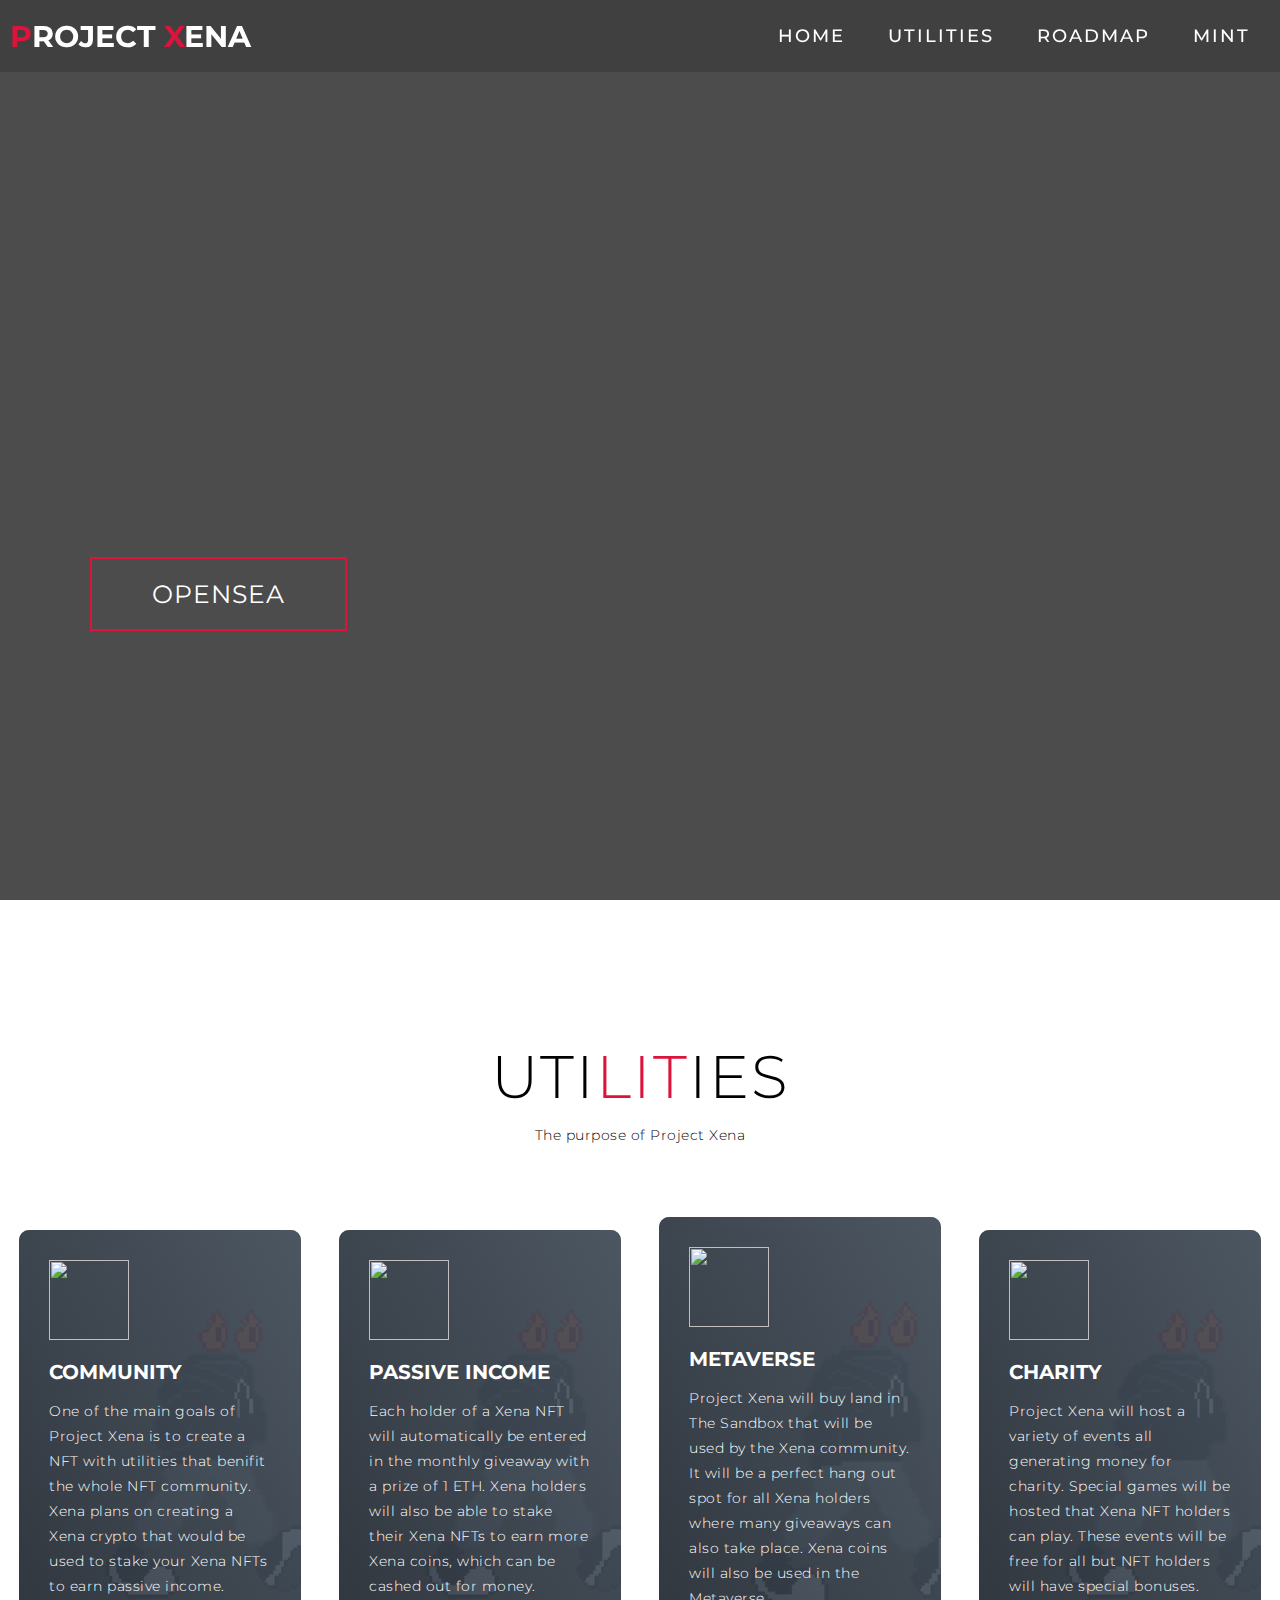
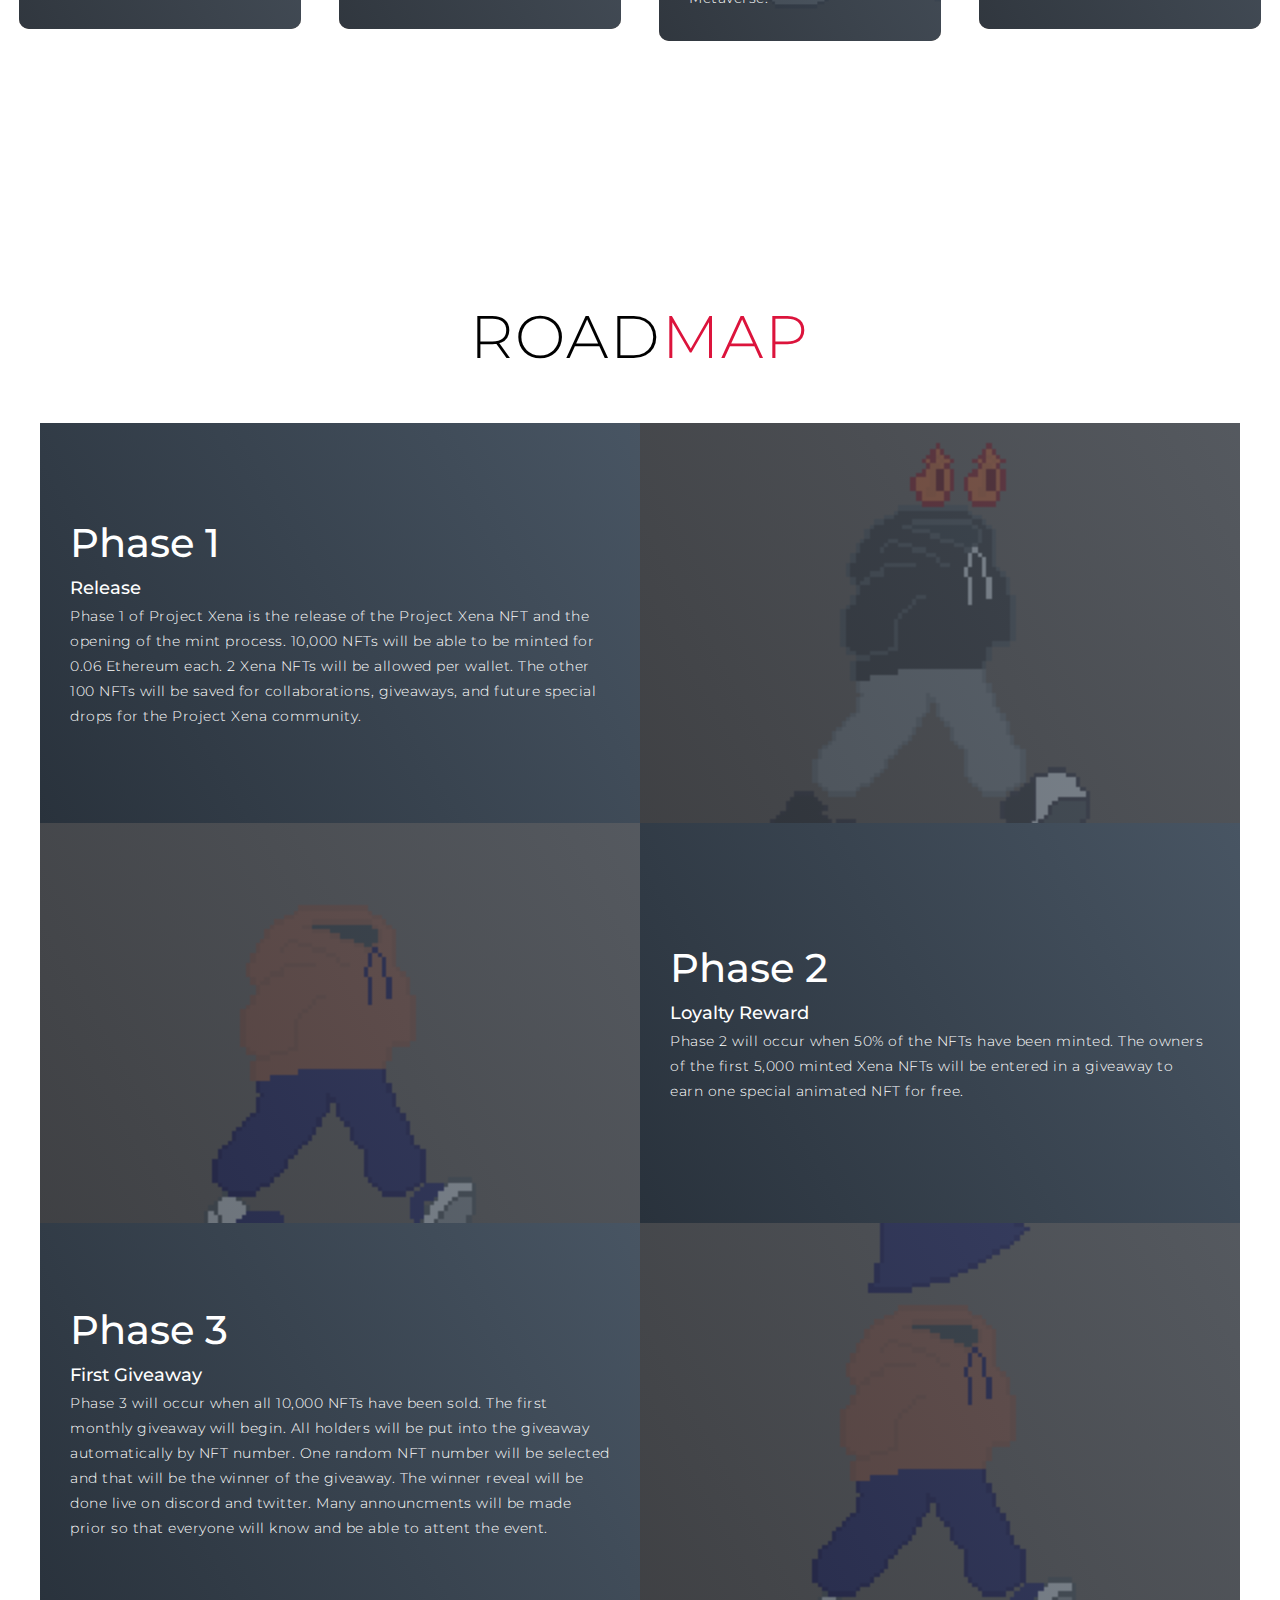
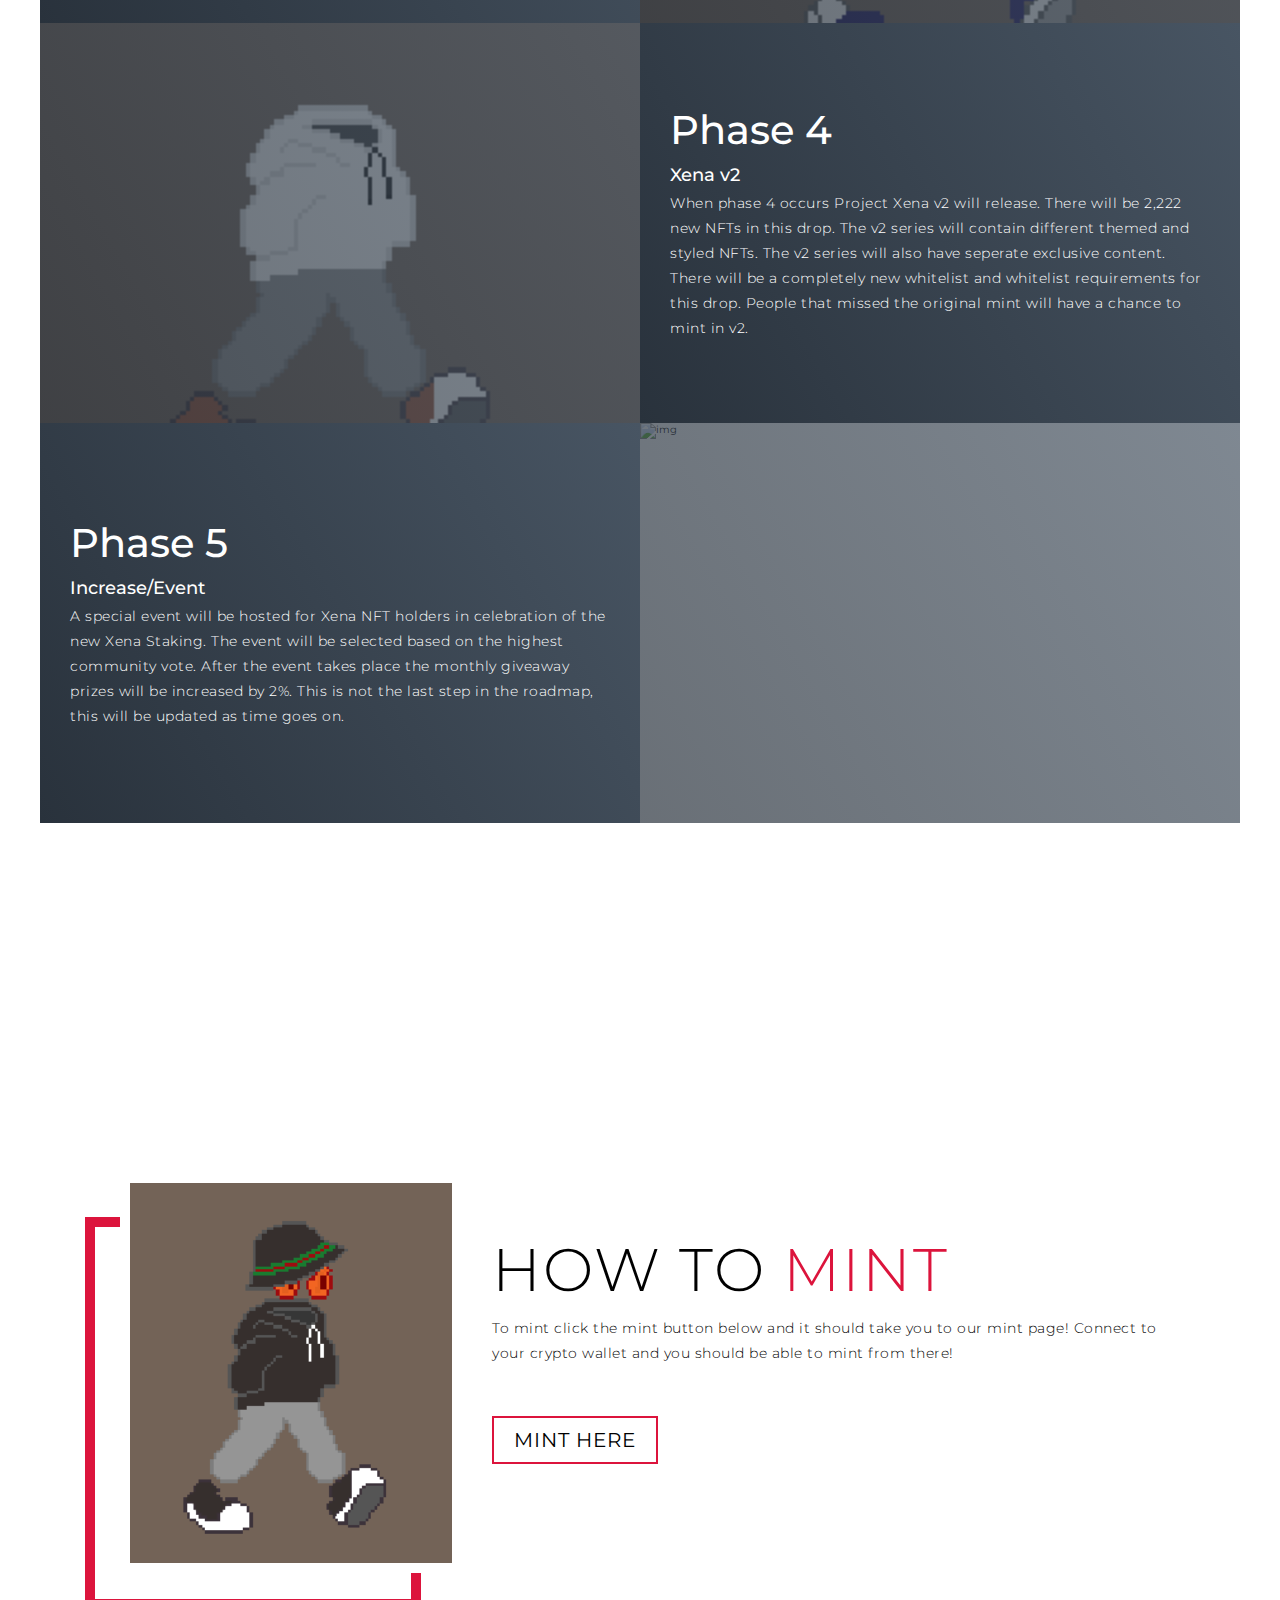
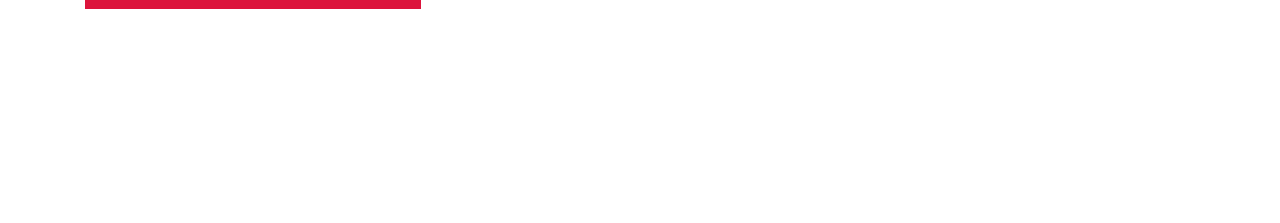
==== index.html @ 9aafe76b "0.06 fix" ====
<!DOCTYPE html>
<html lang="en">

<head>
  <meta charset="UTF-8">
  <meta name="viewport" content="width=device-width, initial-scale=1.0">
  <link rel="stylesheet" href="style.css">
  <title>Project Xena</title>
</head>

<body>
  <!-- Header -->
  <section id="header">
    <div class="header container">
      <div class="nav-bar">
        <div class="brand">
          <a href="#hero">
            <h1><span>P</span>roject <span>X</span>ena</h1>
          </a>
        </div>
        <div class="nav-list">
          <div class="hamburger">
            <div class="bar"></div>
          </div>
          <ul>
            <li><a href="#hero" data-after="Home">Home</a></li>
            <li><a href="#services" data-after="Utilities">Utilities</a></li>
            <li><a href="#projects" data-after="Roadmap">Roadmap</a></li>
            <li><a href="#about" data-after="Mint">Mint</a></li>
          
          </ul>
        </div>
      </div>
    </div>
  </section>
  <!-- End Header -->


  <!-- Hero Section  -->
  <section id="hero">
    <div class="hero container">
      <div>
        <h1>Welcome <span></span></h1>
        <h1>to Project <span></span></h1>
        <h1>Xena <span></span></h1>
        <a href="https://opensea.io/collection/projectxena" type="button" class="cta">OpenSea</a>
      </div>
    </div>
  </section>
  <!-- End Hero Section  -->

  <!-- Service Section -->
  <section id="services">
    <div class="services container">
      <div class="service-top">
        <h1 class="section-title">Uti<span>lit</span>ies</h1>
        <p>The purpose of Project Xena</p>
      </div>
      <div class="service-bottom">
        <div class="service-item">
          <div class="icon"><img src="https://img.icons8.com/ios-glyphs/30/000000/settings--v2.png" /></div>
          <h2>Community </h2>
          <p>One of the main goals of Project Xena is to create a NFT with utilities that benifit the whole NFT community. Xena plans on 
            creating a Xena crypto that would be used to stake your Xena NFTs to earn passive income. 
          </p>
        </div>
        <div class="service-item">
          <div class="icon"><img src="https://img.icons8.com/ios-glyphs/30/000000/settings--v2.png" /></div>
          <h2>Passive Income</h2>
          <p>Each holder of a Xena NFT will automatically be entered in the monthly giveaway with a prize of 1 ETH.
             Xena holders will also be able to stake their Xena NFTs to earn more Xena coins, which can be cashed out for money.</p>
        </div>
        <div class="service-item">
          <div class="icon"><img src="https://img.icons8.com/ios-glyphs/30/000000/settings--v2.png" /></div>
          <h2>Metaverse</h2>
          <p>Project Xena will buy land in The Sandbox that will be used by the Xena community. It will be a perfect hang out spot for all Xena 
            holders where many giveaways can also take place. Xena coins will also be used in the Metaverse.
                </p>
        </div>
        <div class="service-item">
          <div class="icon"><img src="https://img.icons8.com/ios-glyphs/30/000000/settings--v2.png" /></div>
          <h2>Charity</h2>
          <p>Project Xena will host a variety of events all generating money for charity.
            Special games will be hosted that Xena NFT holders can play. These events will be
            free for all but NFT holders will have special bonuses.
          </p>
        </div>
      </div>
    </div>
  </section>
  <!-- End Service Section -->

  <!-- Projects Section -->
  <section id="projects">
    <div class="projects container">
      <div class="projects-header">
        <h1 class="section-title">Road<span>map</span></h1>
      </div>
      <div class="all-projects">
        <div class="project-item">
          <div class="project-info">
            <h1>Phase 1</h1>
            <h2>Release</h2>
            <p>Phase 1 of Project Xena is the release of the Project Xena NFT and the opening of the mint process.
              10,000 NFTs will be able to be minted for 0.06 Ethereum each. 2 Xena NFTs will be allowed per wallet. The other 
               100 NFTs
              will be saved for collaborations, giveaways, and future special drops for the Project Xena community.
            </p>
          </div>
          <div class="project-img">
            <img src="./img/img-1.png" alt="img">
          </div>
        </div>
        <div class="project-item">
          <div class="project-info">
            <h1>Phase 2</h1>
            <h2>Loyalty Reward</h2>
            <p>Phase 2 will occur when 50% of the NFTs have been minted. The owners of the first 5,000 minted Xena NFTs will be entered in a giveaway to
              earn one special animated NFT for free.
            </p>
          </div>
          <div class="project-img">
            <img src="./img/img-3.png" alt="img">
          </div>
        </div>
        <div class="project-item">
          <div class="project-info">
            <h1>Phase 3</h1>
            <h2>First Giveaway</h2>
            <p>Phase 3 will occur when all 10,000 NFTs have been sold. The first monthly giveaway will begin. All holders will be put into the giveaway
              automatically by NFT number. One random NFT number will be selected and that will be the winner of the giveaway. The winner reveal will be
            done live on discord and twitter. Many announcments will be made prior so that everyone will know and be able to attent the event.</p>
          </div>
          <div class="project-img">
            <img src="./img/img-4.png" alt="img">
          </div>
        </div>
        <div class="project-item">
          <div class="project-info">
            <h1>Phase 4</h1>
            <h2>Xena v2</h2>
            <p>When phase 4 occurs Project Xena v2 will release. There will be 2,222 new NFTs in this drop. The v2 series will contain different themed
              and styled NFTs. The v2 series will also have seperate exclusive content. There will be a completely new whitelist
            and whitelist requirements for this drop. People that missed the original mint will have a chance to mint in v2. </p>
          </div>
          <div class="project-img">
            <img src="./img/img-5.png" alt="img">
          </div>
        </div>
        <div class="project-item">
          <div class="project-info">
            <h1>Phase 5</h1>
            <h2>Increase/Event</h2>
            <p>A special event will be hosted for Xena NFT holders in celebration of the new Xena Staking. The event will be selected based on the highest community vote. After 
              the event takes place the monthly giveaway prizes will be increased by 2%. This is not the last step in the roadmap, this will be 
              updated as time goes on.
            </p>
          </div>
          <div class="project-img">
            <img src="./img/img-6.png" alt="img">
          </div>
        </div>
      </div>
    </div>
  </section>
  <!-- End Projects Section -->

  <!-- About Section -->
  <section id="about">
    <div class="about container">
      <div class="col-left">
        <div class="about-img">
          <img src="./img/img-2.png" alt="img">
        </div>
      </div>
      <div class="col-right">
        <h1 class="section-title">How to <span>Mint</span></h1>
        <h2></h2>
        <p>To mint click the mint button below and it should take you to our mint page! Connect to your crypto wallet and
           you should be able to mint from there!</p>
        <a href="mint.html" class="cta">Mint Here</a>
      </div>
    </div>
  </section>
  <!-- End About Section -->



 
  <script src="./app.js"></script>
</body>

</html>
---- style.css ----
@import 'https://fonts.googleapis.com/css?family=Montserrat:300, 400, 700&display=swap';
* {
	padding: 0;
	margin: 0;
	box-sizing: border-box;
}
html {
	font-size: 10px;
	font-family: 'Montserrat', sans-serif;
	scroll-behavior: smooth;
}
a {
	text-decoration: none;
}
.container {
	min-height: 100vh;
	width: 100%;
	display: flex;
	align-items: center;
	justify-content: center;
}
img {
	height: 100%;
	width: 100%;
	object-fit: cover;
}
p {
	color: black;
	font-size: 1.4rem;
	margin-top: 5px;
	line-height: 2.5rem;
	font-weight: 300;
	letter-spacing: 0.05rem;
}
.section-title {
	font-size: 4rem;
	font-weight: 300;
	color: black;
	margin-bottom: 10px;
	text-transform: uppercase;
	letter-spacing: 0.2rem;
	text-align: center;
}
.section-title span {
	color: crimson;
}

.cta {
	display: inline-block;
	padding: 10px 30px;
	color: white;
	background-color: transparent;
	border: 2px solid crimson;
	font-size: 2rem;
	text-transform: uppercase;
	letter-spacing: 0.1rem;
	margin-top: 30px;
	transition: 0.3s ease;
	transition-property: background-color, color;
}
.cta:hover {
	color: white;
	background-color: crimson;
}
.brand h1 {
	font-size: 3rem;
	text-transform: uppercase;
	color: white;
}
.brand h1 span {
	color: crimson;
}

/* Header section */
#header {
	position: fixed;
	z-index: 1000;
	left: 0;
	top: 0;
	width: 100vw;
	height: auto;
}
#header .header {
	min-height: 8vh;
	background-color: rgba(31, 30, 30, 0.24);
	transition: 0.3s ease background-color;
}
#header .nav-bar {
	display: flex;
	align-items: center;
	justify-content: space-between;
	width: 100%;
	height: 100%;
	max-width: 1300px;
	padding: 0 10px;
}
#header .nav-list ul {
	list-style: none;
	position: absolute;
	background-color: rgb(31, 30, 30);
	width: 100vw;
	height: 100vh;
	left: 100%;
	top: 0;
	display: flex;
	flex-direction: column;
	justify-content: center;
	align-items: center;
	z-index: 1;
	overflow-x: hidden;
	transition: 0.5s ease left;
}
#header .nav-list ul.active {
	left: 0%;
}
#header .nav-list ul a {
	font-size: 2.5rem;
	font-weight: 500;
	letter-spacing: 0.2rem;
	text-decoration: none;
	color: white;
	text-transform: uppercase;
	padding: 20px;
	display: block;
}
#header .nav-list ul a::after {
	content: attr(data-after);
	position: absolute;
	top: 50%;
	left: 50%;
	transform: translate(-50%, -50%) scale(0);
	color: rgba(240, 248, 255, 0.021);
	font-size: 13rem;
	letter-spacing: 50px;
	z-index: -1;
	transition: 0.3s ease letter-spacing;
}
#header .nav-list ul li:hover a::after {
	transform: translate(-50%, -50%) scale(1);
	letter-spacing: initial;
}
#header .nav-list ul li:hover a {
	color: crimson;
}
#header .hamburger {
	height: 60px;
	width: 60px;
	display: inline-block;
	border: 3px solid white;
	border-radius: 50%;
	position: relative;
	display: flex;
	align-items: center;
	justify-content: center;
	z-index: 100;
	cursor: pointer;
	transform: scale(0.8);
	margin-right: 20px;
}
#header .hamburger:after {
	position: absolute;
	content: '';
	height: 100%;
	width: 100%;
	border-radius: 50%;
	border: 3px solid white;
	animation: hamburger_puls 1s ease infinite;
}
#header .hamburger .bar {
	height: 2px;
	width: 30px;
	position: relative;
	background-color: white;
	z-index: -1;
}
#header .hamburger .bar::after,
#header .hamburger .bar::before {
	content: '';
	position: absolute;
	height: 100%;
	width: 100%;
	left: 0;
	background-color: white;
	transition: 0.3s ease;
	transition-property: top, bottom;
}
#header .hamburger .bar::after {
	top: 8px;
}
#header .hamburger .bar::before {
	bottom: 8px;
}
#header .hamburger.active .bar::before {
	bottom: 0;
}
#header .hamburger.active .bar::after {
	top: 0;
}
/* End Header section */

/* Hero Section */
#hero {
	background-image: url(./img/hero-bg.png);
	background-size: cover;
	background-position: top center;
	position: relative;
	z-index: 1;
}
#hero::after {
	content: '';
	position: absolute;
	left: 0;
	top: 0;
	height: 100%;
	width: 100%;
	background-color: black;
	opacity: 0.7;
	z-index: -1;
}
#hero .hero {
	max-width: 1200px;
	margin: 0 auto;
	padding: 0 50px;
	justify-content: flex-start;
}
#hero h1 {
	display: block;
	width: fit-content;
	font-size: 4rem;
	position: relative;
	color: transparent;
	animation: text_reveal 0.5s ease forwards;
	animation-delay: 1s;
}
#hero h1:nth-child(1) {
	animation-delay: 1s;
}
#hero h1:nth-child(2) {
	animation-delay: 2s;
}
#hero h1:nth-child(3) {
	animation: text_reveal_name 0.5s ease forwards;
	animation-delay: 3s;
}
#hero h1 span {
	position: absolute;
	top: 0;
	left: 0;
	height: 100%;
	width: 0;
	background-color: crimson;
	animation: text_reveal_box 1s ease;
	animation-delay: 0.5s;
}
#hero h1:nth-child(1) span {
	animation-delay: 0.5s;
}
#hero h1:nth-child(2) span {
	animation-delay: 1.5s;
}
#hero h1:nth-child(3) span {
	animation-delay: 2.5s;
}

/* End Hero Section */

/* Services Section */
#services .services {
	flex-direction: column;
	text-align: center;
	max-width: 1500px;
	margin: 0 auto;
	padding: 100px 0;
}
#services .service-top {
	max-width: 500px;
	margin: 0 auto;
}
#services .service-bottom {
	display: flex;
	align-items: center;
	justify-content: center;
	flex-wrap: wrap;
	margin-top: 50px;
}
#services .service-item {
	flex-basis: 80%;
	display: flex;
	align-items: flex-start;
	justify-content: center;
	flex-direction: column;
	padding: 30px;
	border-radius: 10px;
	background-image: url(./img/img-1.png);
	background-size: cover;
	margin: 10px 5%;
	position: relative;
	z-index: 1;
	overflow: hidden;
}
#services .service-item::after {
	content: '';
	position: absolute;
	left: 0;
	top: 0;
	height: 100%;
	width: 100%;
	background-image: linear-gradient(60deg, #29323c 0%, #485563 100%);
	opacity: 0.9;
	z-index: -1;
}
#services .service-bottom .icon {
	height: 80px;
	width: 80px;
	margin-bottom: 20px;
}
#services .service-item h2 {
	font-size: 2rem;
	color: white;
	margin-bottom: 10px;
	text-transform: uppercase;
}
#services .service-item p {
	color: white;
	text-align: left;
}
/* End Services Section */

/* Projects section */
#projects .projects {
	flex-direction: column;
	max-width: 1200px;
	margin: 0 auto;
	padding: 100px 0;
}
#projects .projects-header h1 {
	margin-bottom: 50px;
}
#projects .all-projects {
	display: flex;
	align-items: center;
	justify-content: center;
	flex-direction: column;
}
#projects .project-item {
	display: flex;
	align-items: center;
	justify-content: center;
	flex-direction: column;
	width: 80%;
	margin: 20px auto;
	overflow: hidden;
	border-radius: 10px;
}
#projects .project-info {
	padding: 30px;
	flex-basis: 50%;
	height: 100%;
	display: flex;
	align-items: flex-start;
	justify-content: center;
	flex-direction: column;
	background-image: linear-gradient(60deg, #29323c 0%, #485563 100%);
	color: white;
}
#projects .project-info h1 {
	font-size: 4rem;
	font-weight: 500;
}
#projects .project-info h2 {
	font-size: 1.8rem;
	font-weight: 500;
	margin-top: 10px;
}
#projects .project-info p {
	color: white;
}
#projects .project-img {
	flex-basis: 50%;
	height: 300px;
	overflow: hidden;
	position: relative;
}
#projects .project-img:after {
	content: '';
	position: absolute;
	left: 0;
	top: 0;
	height: 100%;
	width: 100%;
	background-image: linear-gradient(60deg, #29323c 0%, #485563 100%);
	opacity: 0.7;
}
#projects .project-img img {
	transition: 0.3s ease transform;
}
#projects .project-item:hover .project-img img {
	transform: scale(1.1);
}
/* End Projects section */

/* About Section */
#about .about {
	flex-direction: column-reverse;
	text-align: center;
	max-width: 1200px;
	margin: 0 auto;
	padding: 100px 20px;
}
#about .col-left {
	width: 250px;
	height: 360px;
}
#about .col-right {
	width: 100%;
}
#about .col-right h2 {
	font-size: 1.8rem;
	font-weight: 500;
	letter-spacing: 0.2rem;
	margin-bottom: 10px;
}
#about .col-right p {
	margin-bottom: 20px;
}
#about .col-right .cta {
	color: black;
	margin-bottom: 50px;
	padding: 10px 20px;
	font-size: 2rem;
}
#about .col-left .about-img {
	height: 100%;
	width: 100%;
	position: relative;
	border: 10px solid white;
}
#about .col-left .about-img::after {
	content: '';
	position: absolute;
	left: -33px;
	top: 19px;
	height: 98%;
	width: 98%;
	border: 7px solid crimson;
	z-index: -1;
}
/* End About Section */

/* contact Section */
#contact .contact {
	flex-direction: column;
	max-width: 1200px;
	margin: 0 auto;
	width: 90%;
}
#contact .contact-items {
	/* max-width: 400px; */
	width: 100%;
}
#contact .contact-item {
	width: 80%;
	padding: 20px;
	text-align: center;
	border-radius: 10px;
	padding: 30px;
	margin: 30px;
	display: flex;
	justify-content: center;
	align-items: center;
	flex-direction: column;
	box-shadow: 0px 0px 18px 0 #0000002c;
	transition: 0.3s ease box-shadow;
}
#contact .contact-item:hover {
	box-shadow: 0px 0px 5px 0 #0000002c;
}
#contact .icon {
	width: 70px;
	margin: 0 auto;
	margin-bottom: 10px;
}
#contact .contact-info h1 {
	font-size: 2.5rem;
	font-weight: 500;
	margin-bottom: 5px;
}
#contact .contact-info h2 {
	font-size: 1.3rem;
	line-height: 2rem;
	font-weight: 500;
}
/*End contact Section */

/* Footer */
#footer {
	background-image: linear-gradient(60deg, #29323c 0%, #485563 100%);
}
#footer .footer {
	min-height: 200px;
	flex-direction: column;
	padding-top: 50px;
	padding-bottom: 10px;
}
#footer h2 {
	color: white;
	font-weight: 500;
	font-size: 1.8rem;
	letter-spacing: 0.1rem;
	margin-top: 10px;
	margin-bottom: 10px;
}
#footer .social-icon {
	display: flex;
	margin-bottom: 30px;
}
#footer .social-item {
	height: 50px;
	width: 50px;
	margin: 0 5px;
}
#footer .social-item img {
	filter: grayscale(1);
	transition: 0.3s ease filter;
}
#footer .social-item:hover img {
	filter: grayscale(0);
}
#footer p {
	color: white;
	font-size: 1.3rem;
}
/* End Footer */

/* Keyframes */
@keyframes hamburger_puls {
	0% {
		opacity: 1;
		transform: scale(1);
	}
	100% {
		opacity: 0;
		transform: scale(1.4);
	}
}
@keyframes text_reveal_box {
	50% {
		width: 100%;
		left: 0;
	}
	100% {
		width: 0;
		left: 100%;
	}
}
@keyframes text_reveal {
	100% {
		color: white;
	}
}
@keyframes text_reveal_name {
	100% {
		color: crimson;
		font-weight: 500;
	}
}
/* End Keyframes */

/* Media Query For Tablet */
@media only screen and (min-width: 768px) {
	.cta {
		font-size: 2.5rem;
		padding: 20px 60px;
	}
	h1.section-title {
		font-size: 6rem;
	}

	/* Hero */
	#hero h1 {
		font-size: 7rem;
	}
	/* End Hero */

	/* Services Section */
	#services .service-bottom .service-item {
		flex-basis: 45%;
		margin: 2.5%;
	}
	/* End Services Section */

	/* Project */
	#projects .project-item {
		flex-direction: row;
	}
	#projects .project-item:nth-child(even) {
		flex-direction: row-reverse;
	}
	#projects .project-item {
		height: 400px;
		margin: 0;
		width: 100%;
		border-radius: 0;
	}
	#projects .all-projects .project-info {
		height: 100%;
	}
	#projects .all-projects .project-img {
		height: 100%;
	}
	/* End Project */

	/* About */
	#about .about {
		flex-direction: row;
	}
	#about .col-left {
		width: 600px;
		height: 400px;
		padding-left: 60px;
	}
	#about .about .col-left .about-img::after {
		left: -45px;
		top: 34px;
		height: 98%;
		width: 98%;
		border: 10px solid crimson;
	}
	#about .col-right {
		text-align: left;
		padding: 30px;
	}
	#about .col-right h1 {
		text-align: left;
	}
	/* End About */

	/* contact  */
	#contact .contact {
		flex-direction: column;
		padding: 100px 0;
		align-items: center;
		justify-content: center;
		min-width: 20vh;
	}
	#contact .contact-items {
		width: 100%;
		display: flex;
		flex-direction: row;
		justify-content: space-evenly;
		margin: 0;
	}
	#contact .contact-item {
		width: 30%;
		margin: 0;
		flex-direction: row;
	}
	#contact .contact-item .icon {
		height: 100px;
		width: 100px;
	}
	#contact .contact-item .icon img {
		object-fit: contain;
	}
	#contact .contact-item .contact-info {
		width: 100%;
		text-align: left;
		padding-left: 20px;
	}
	/* End contact  */
}
/* End Media Query For Tablet */

/* Media Query For Desktop */
@media only screen and (min-width: 1200px) {
	/* header */
	#header .hamburger {
		display: none;
	}
	#header .nav-list ul {
		position: initial;
		display: block;
		height: auto;
		width: fit-content;
		background-color: transparent;
	}
	#header .nav-list ul li {
		display: inline-block;
	}
	#header .nav-list ul li a {
		font-size: 1.8rem;
	}
	#header .nav-list ul a:after {
		display: none;
	}
	/* End header */

	#services .service-bottom .service-item {
		flex-basis: 22%;
		margin: 1.5%;
	}
}
/* End  Media Query For Desktop */
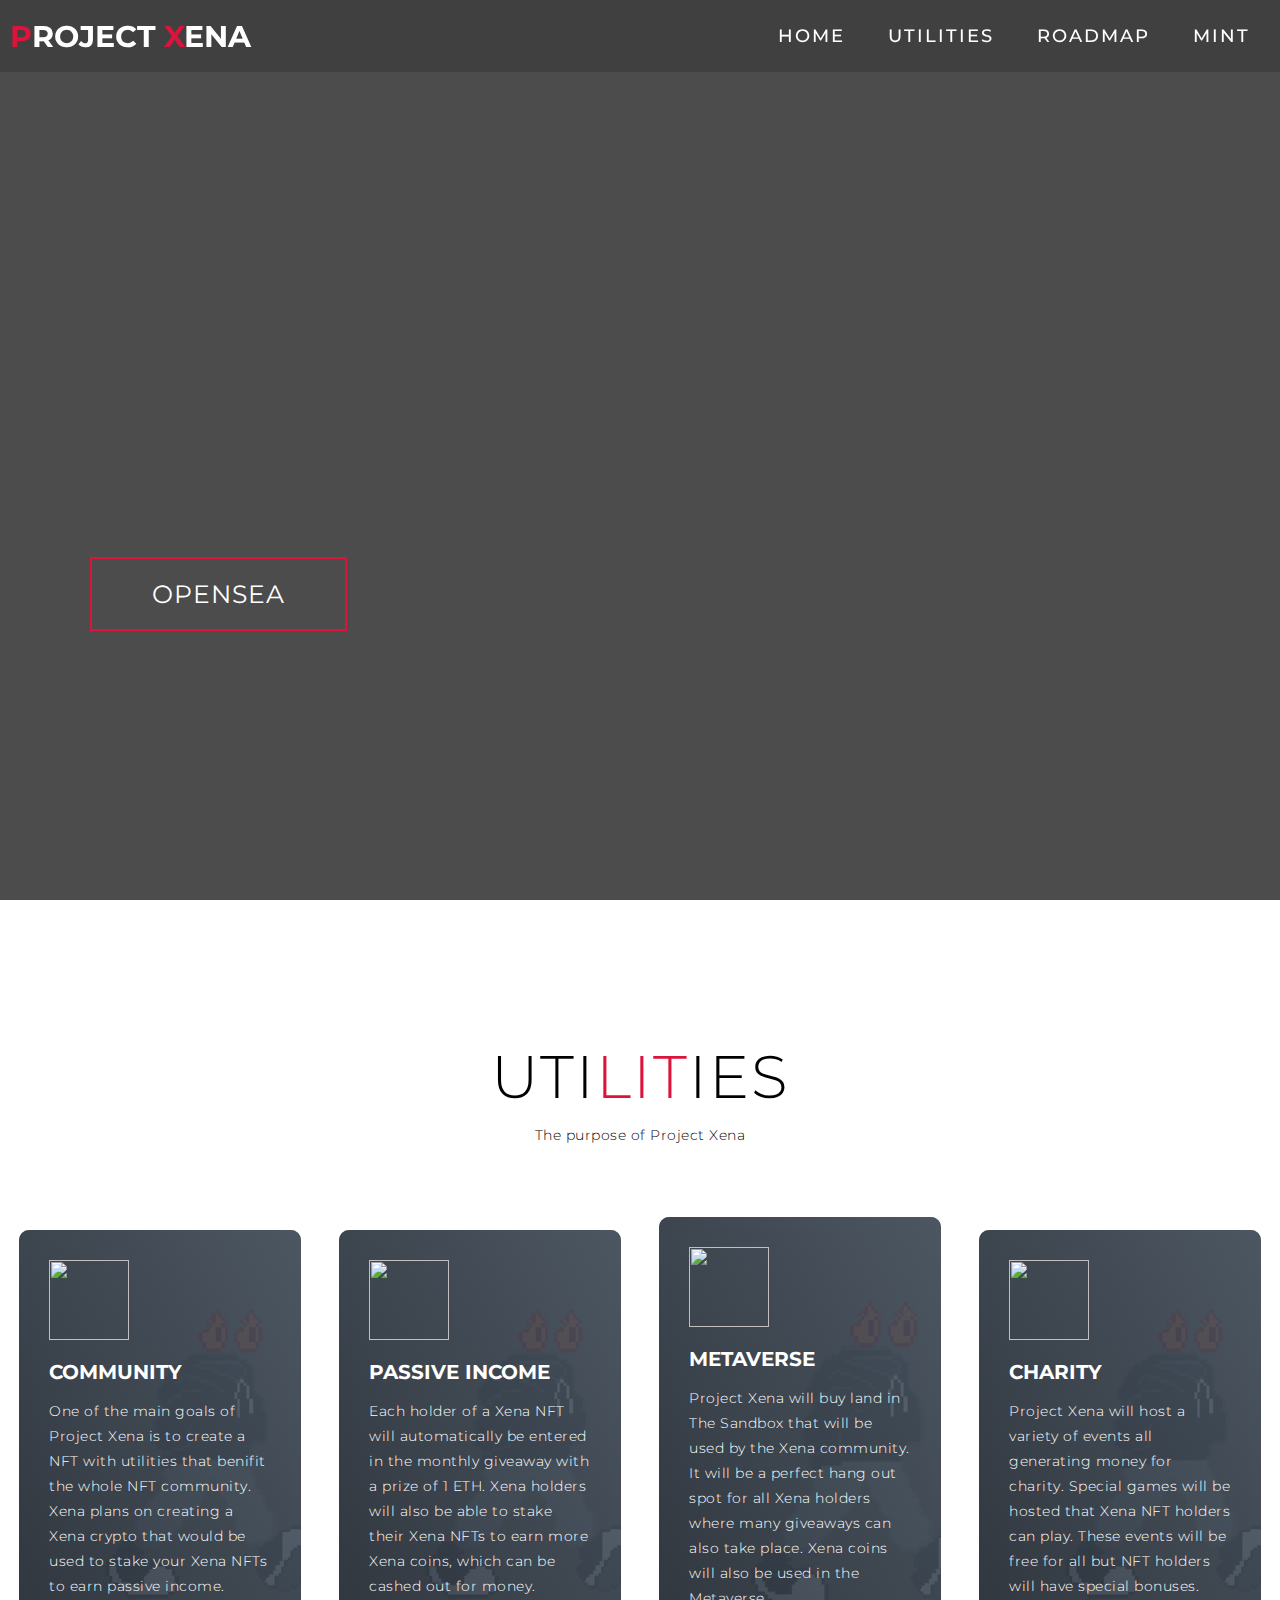
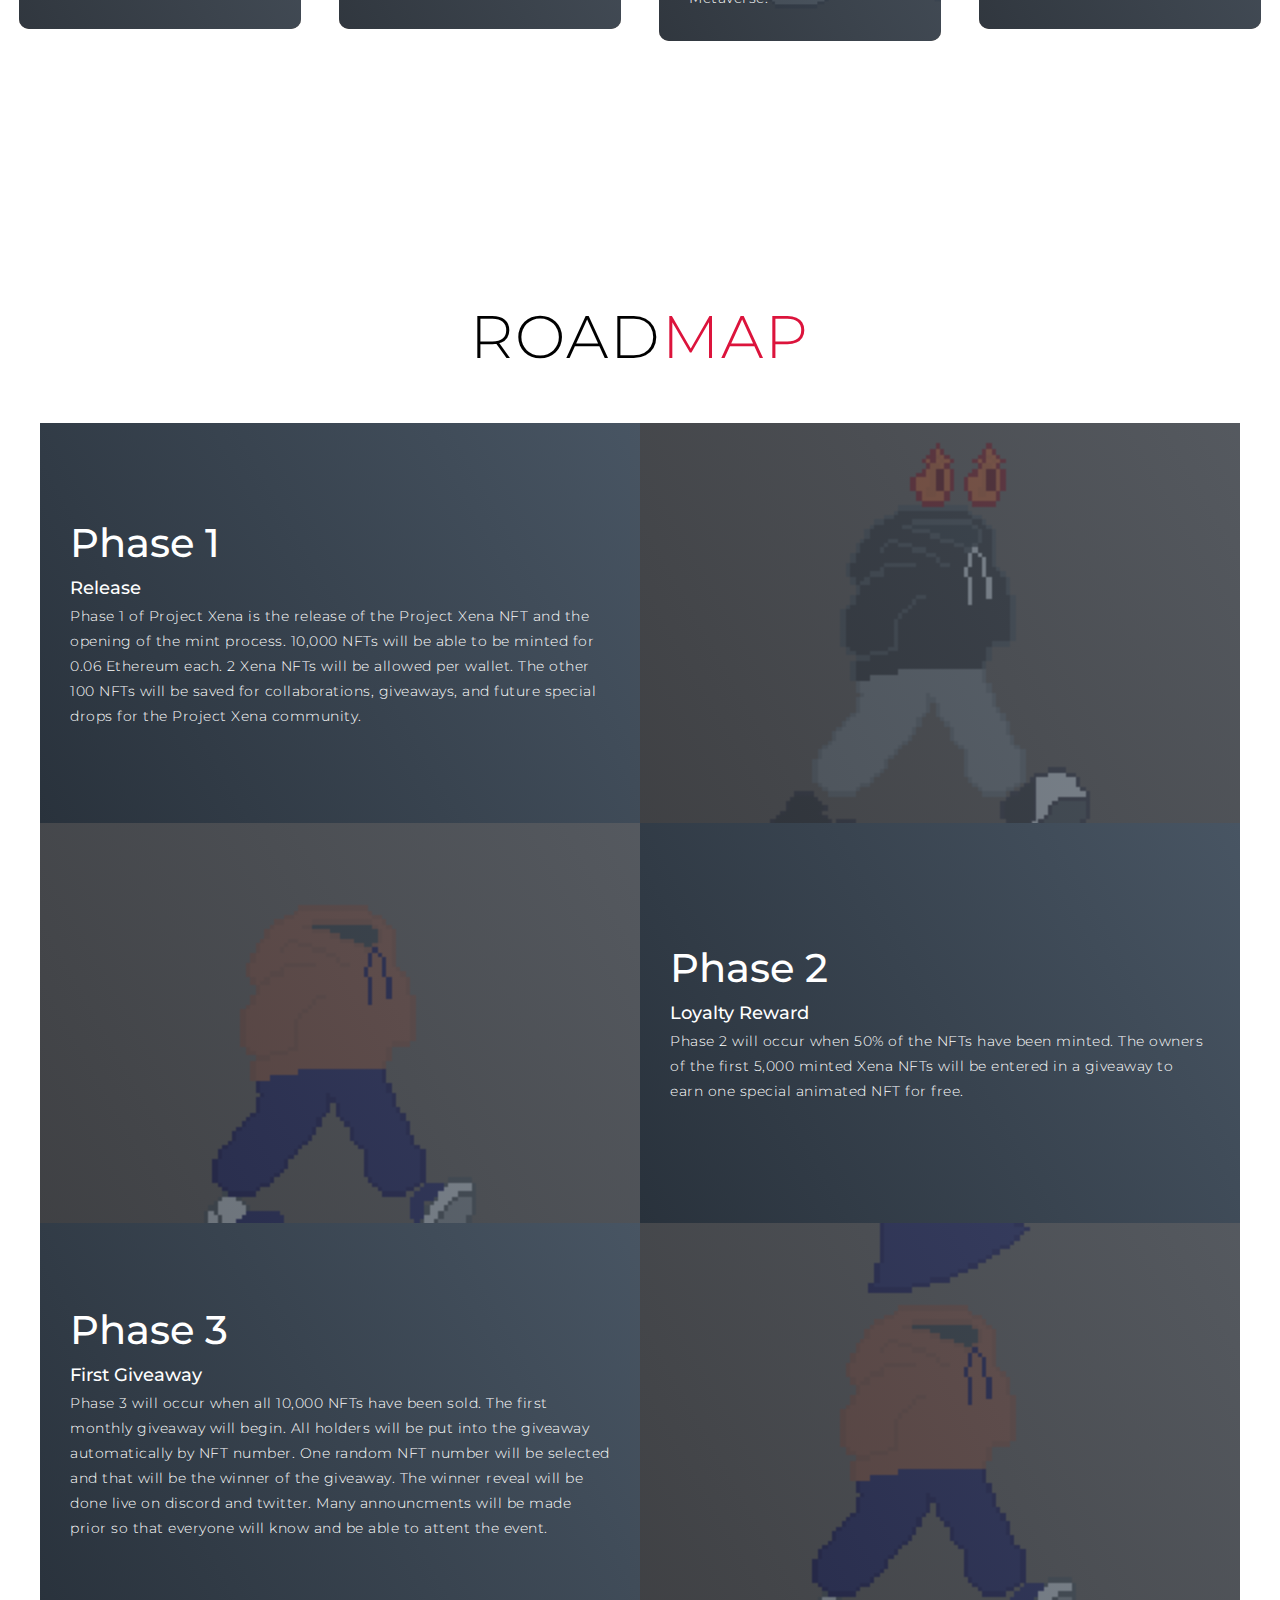
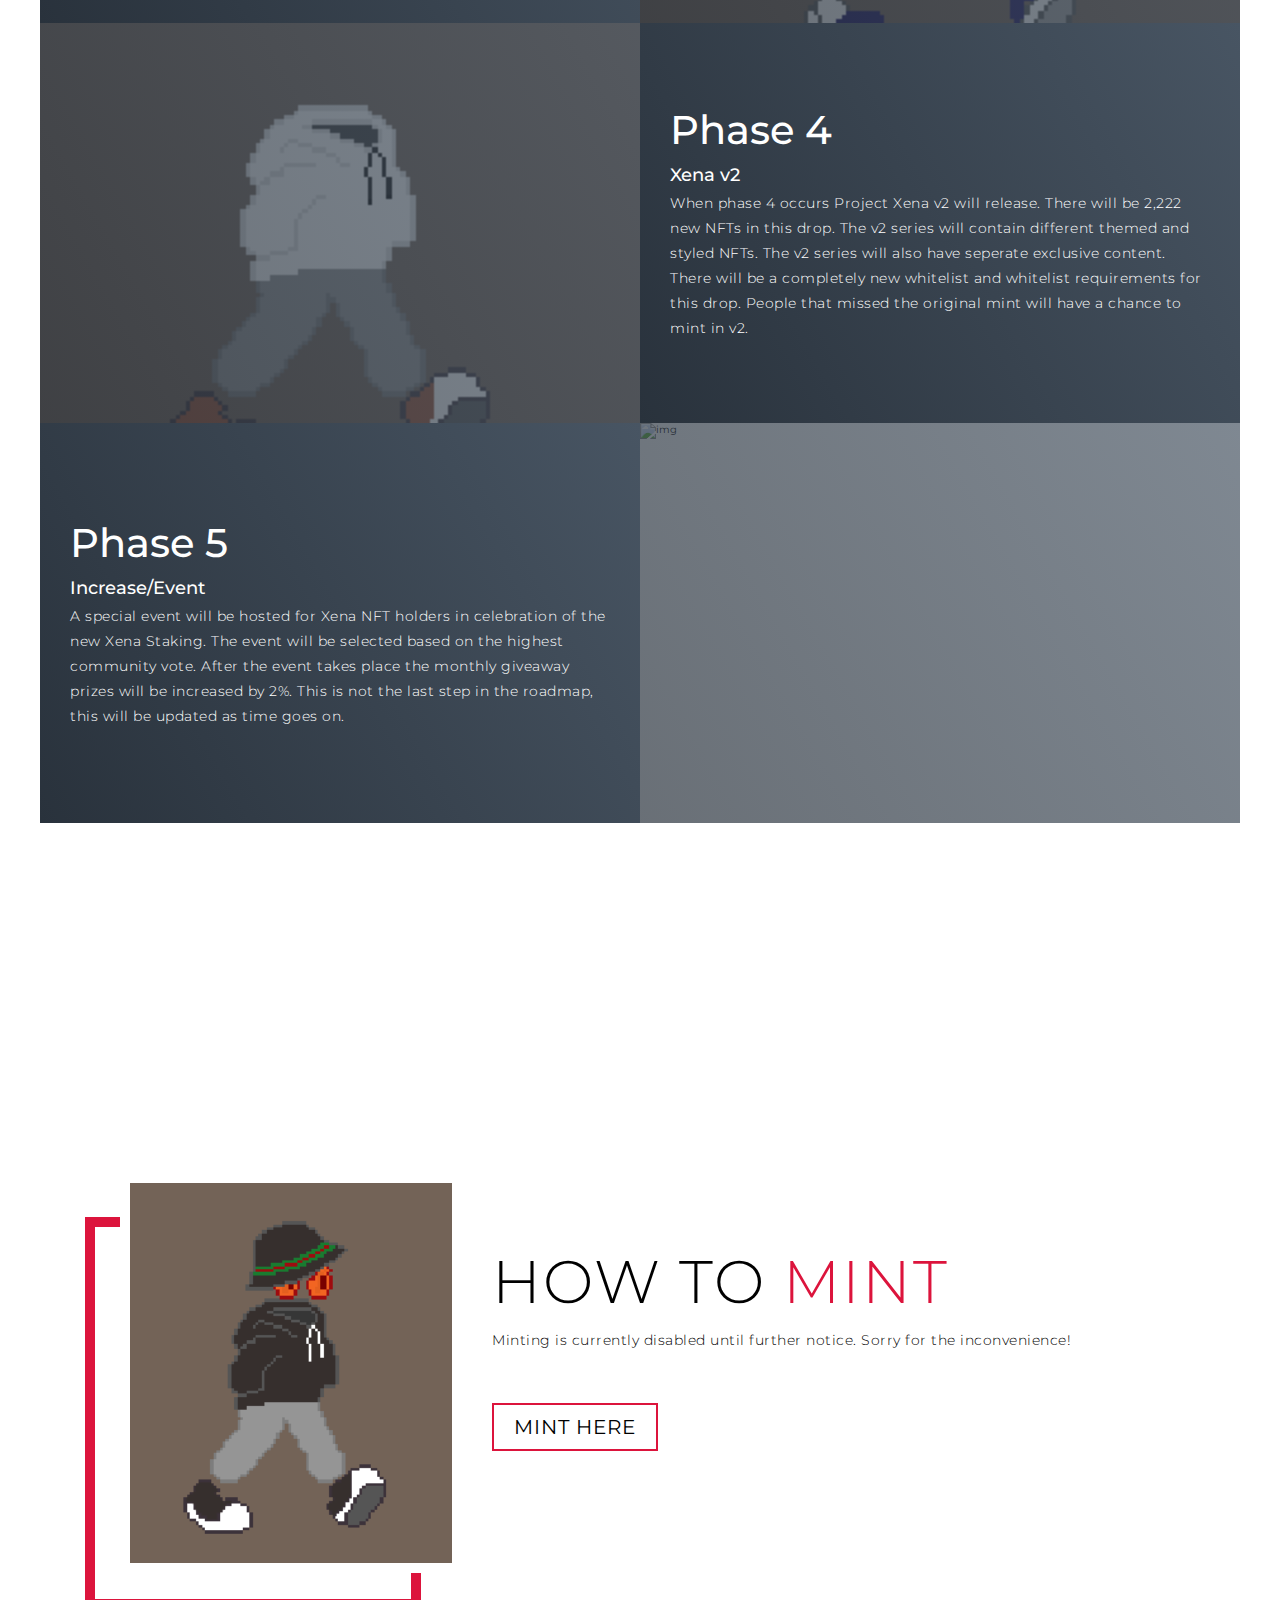
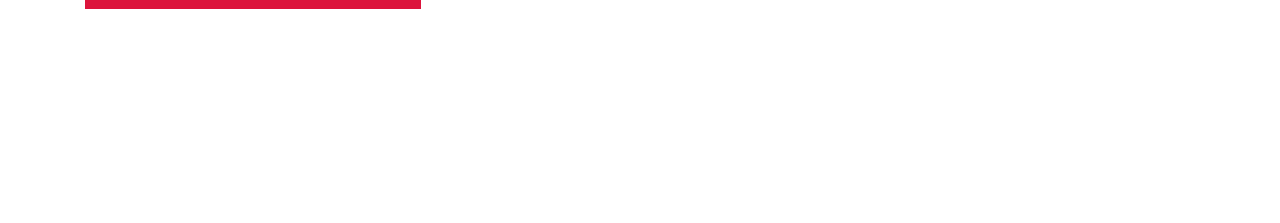
==== commit 259f0093: "mint disable" ====
--- a/index.html
+++ b/index.html
@@ -176,9 +176,8 @@
       <div class="col-right">
         <h1 class="section-title">How to <span>Mint</span></h1>
         <h2></h2>
-        <p>To mint click the mint button below and it should take you to our mint page! Connect to your crypto wallet and
-           you should be able to mint from there!</p>
-        <a href="mint.html" class="cta">Mint Here</a>
+        <p>Minting is currently disabled until further notice. Sorry for the inconvenience!</p>
+        <a href="#top" class="cta">Mint Here</a>
       </div>
     </div>
   </section>
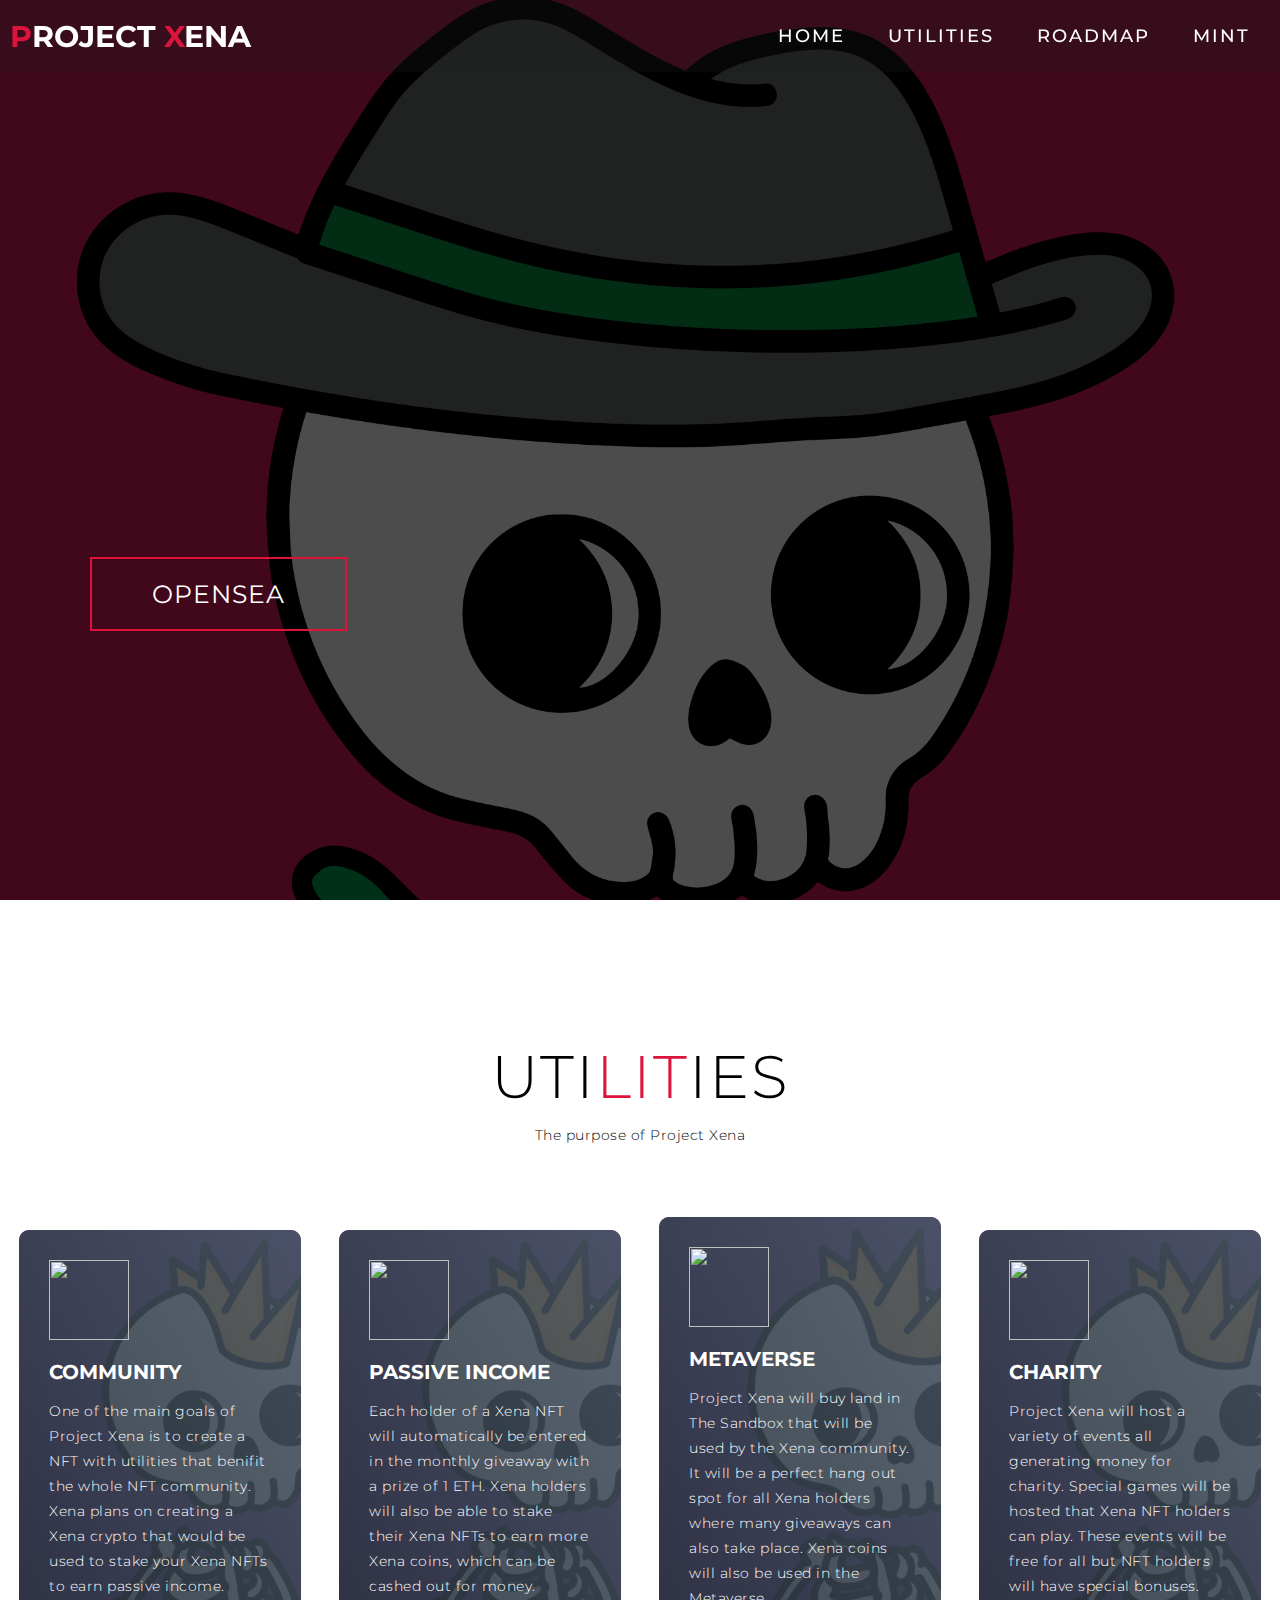
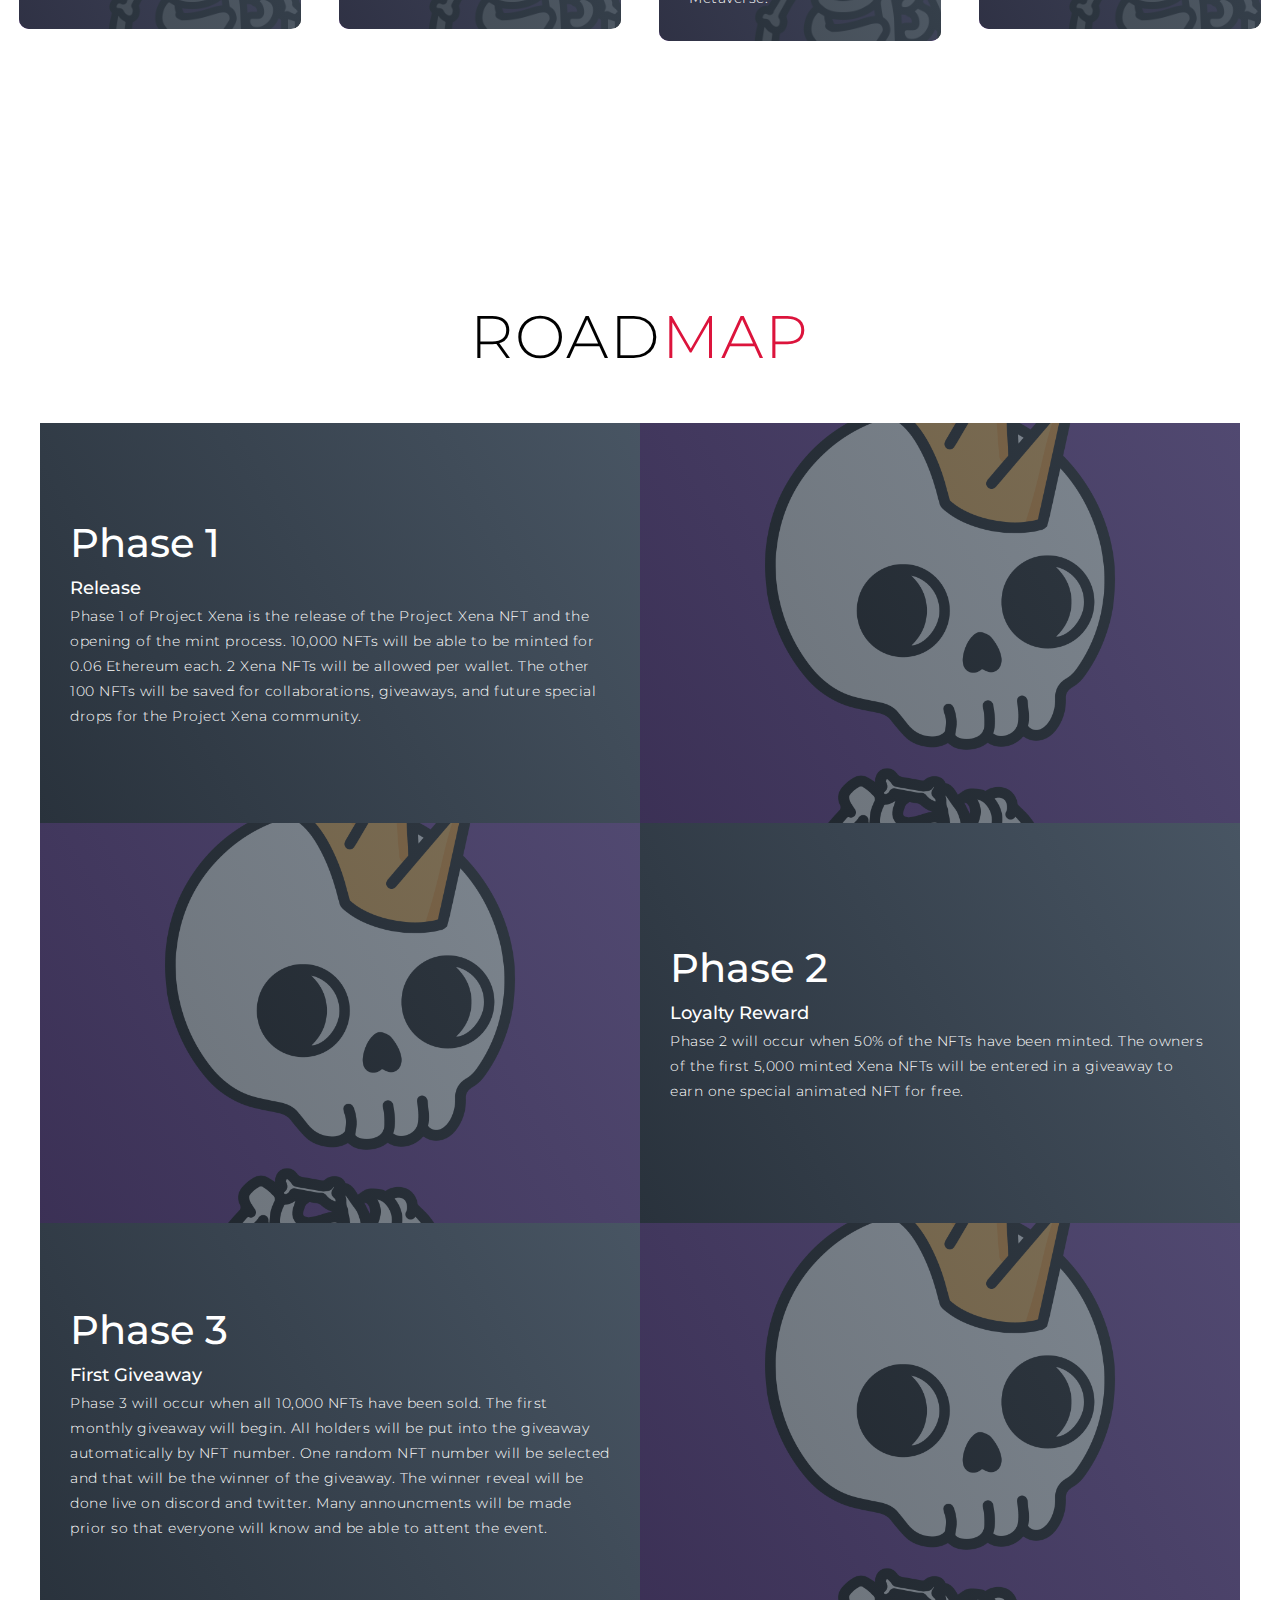
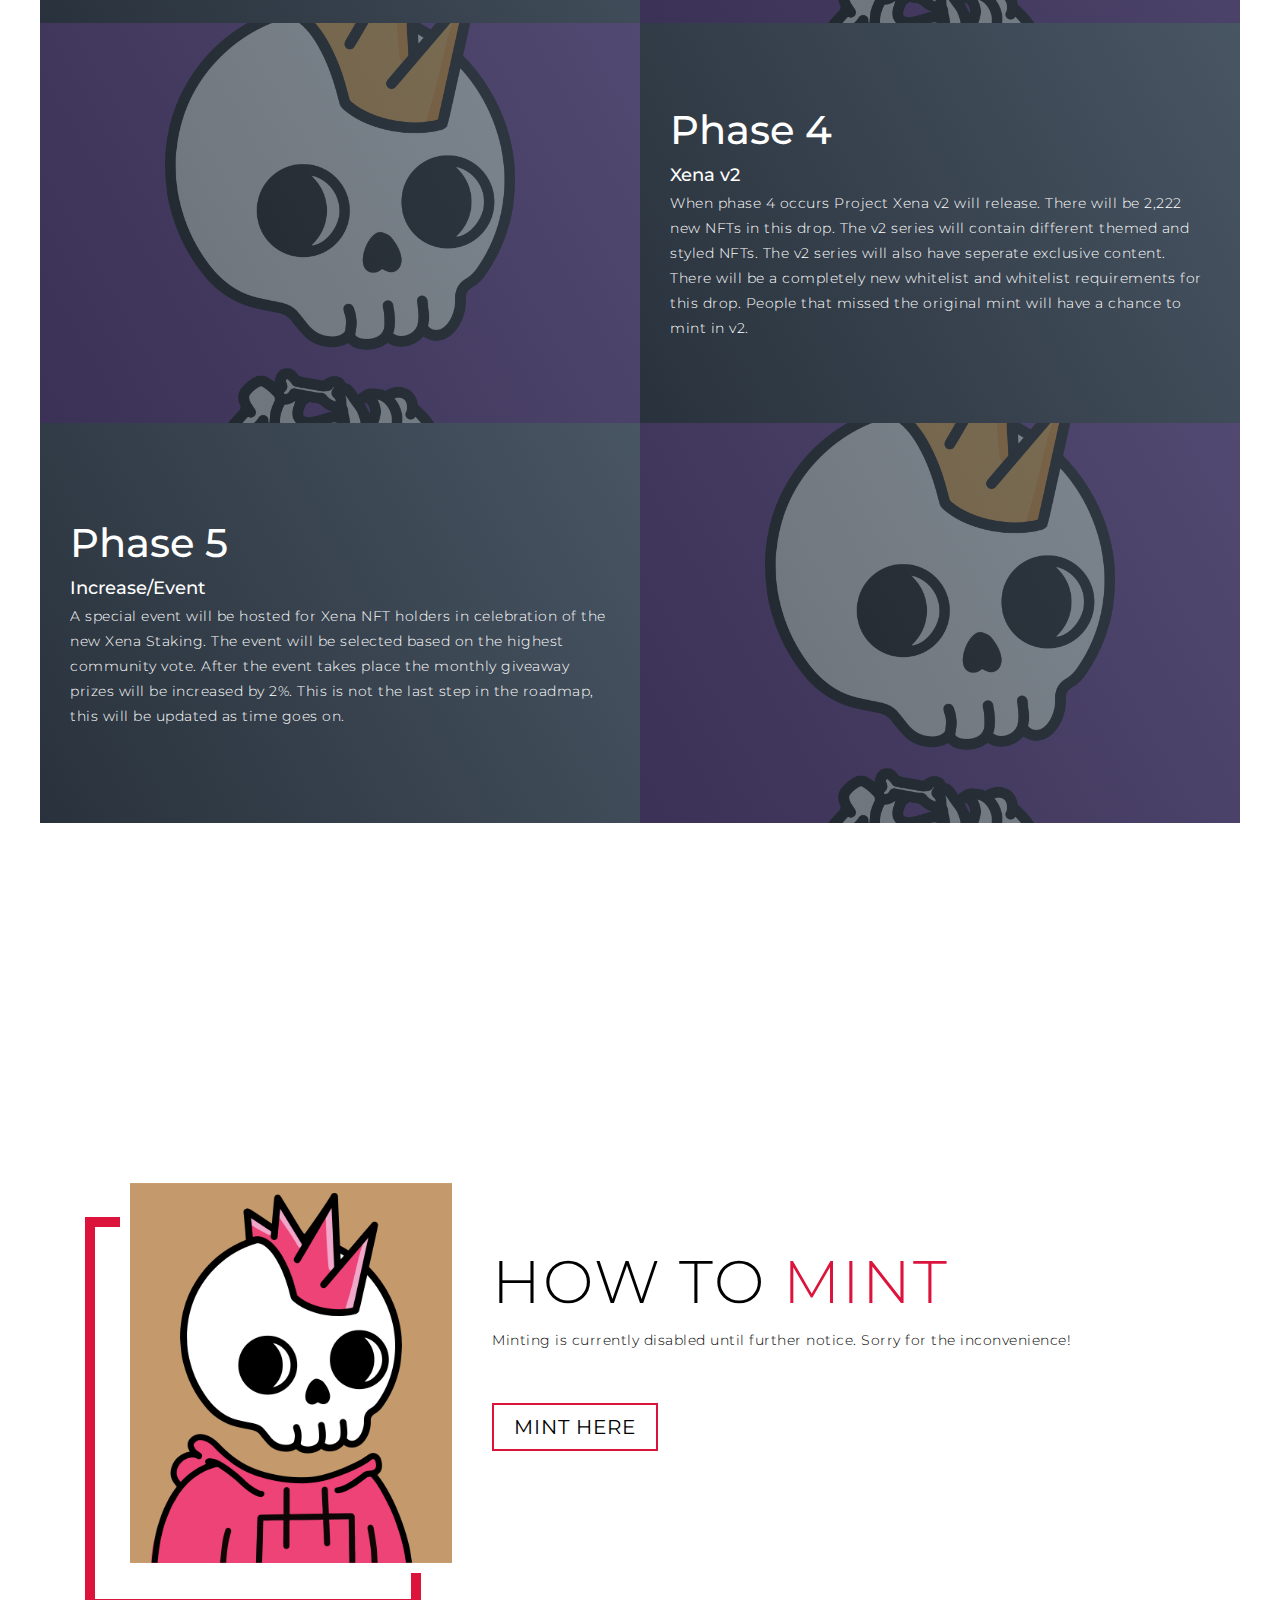
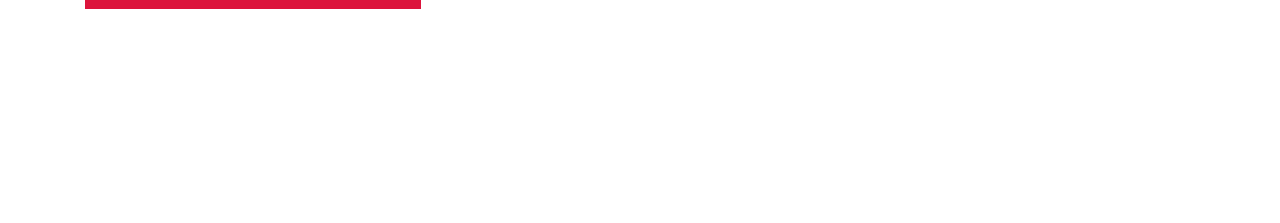
==== commit 9f61b6d9: "Pics update" ====
--- a/index.html
+++ b/index.html
@@ -120,7 +120,7 @@
             </p>
           </div>
           <div class="project-img">
-            <img src="./img/img-3.png" alt="img">
+            <img src="./img/img-1.png" alt="img">
           </div>
         </div>
         <div class="project-item">
@@ -132,7 +132,7 @@
             done live on discord and twitter. Many announcments will be made prior so that everyone will know and be able to attent the event.</p>
           </div>
           <div class="project-img">
-            <img src="./img/img-4.png" alt="img">
+            <img src="./img/img-1.png" alt="img">
           </div>
         </div>
         <div class="project-item">
@@ -144,7 +144,7 @@
             and whitelist requirements for this drop. People that missed the original mint will have a chance to mint in v2. </p>
           </div>
           <div class="project-img">
-            <img src="./img/img-5.png" alt="img">
+            <img src="./img/img-1.png" alt="img">
           </div>
         </div>
         <div class="project-item">
@@ -157,7 +157,7 @@
             </p>
           </div>
           <div class="project-img">
-            <img src="./img/img-6.png" alt="img">
+            <img src="./img/img-1.png" alt="img">
           </div>
         </div>
       </div>
@@ -170,7 +170,7 @@
     <div class="about container">
       <div class="col-left">
         <div class="about-img">
-          <img src="./img/img-2.png" alt="img">
+          <img src="./img/img-3.png" alt="img">
         </div>
       </div>
       <div class="col-right">
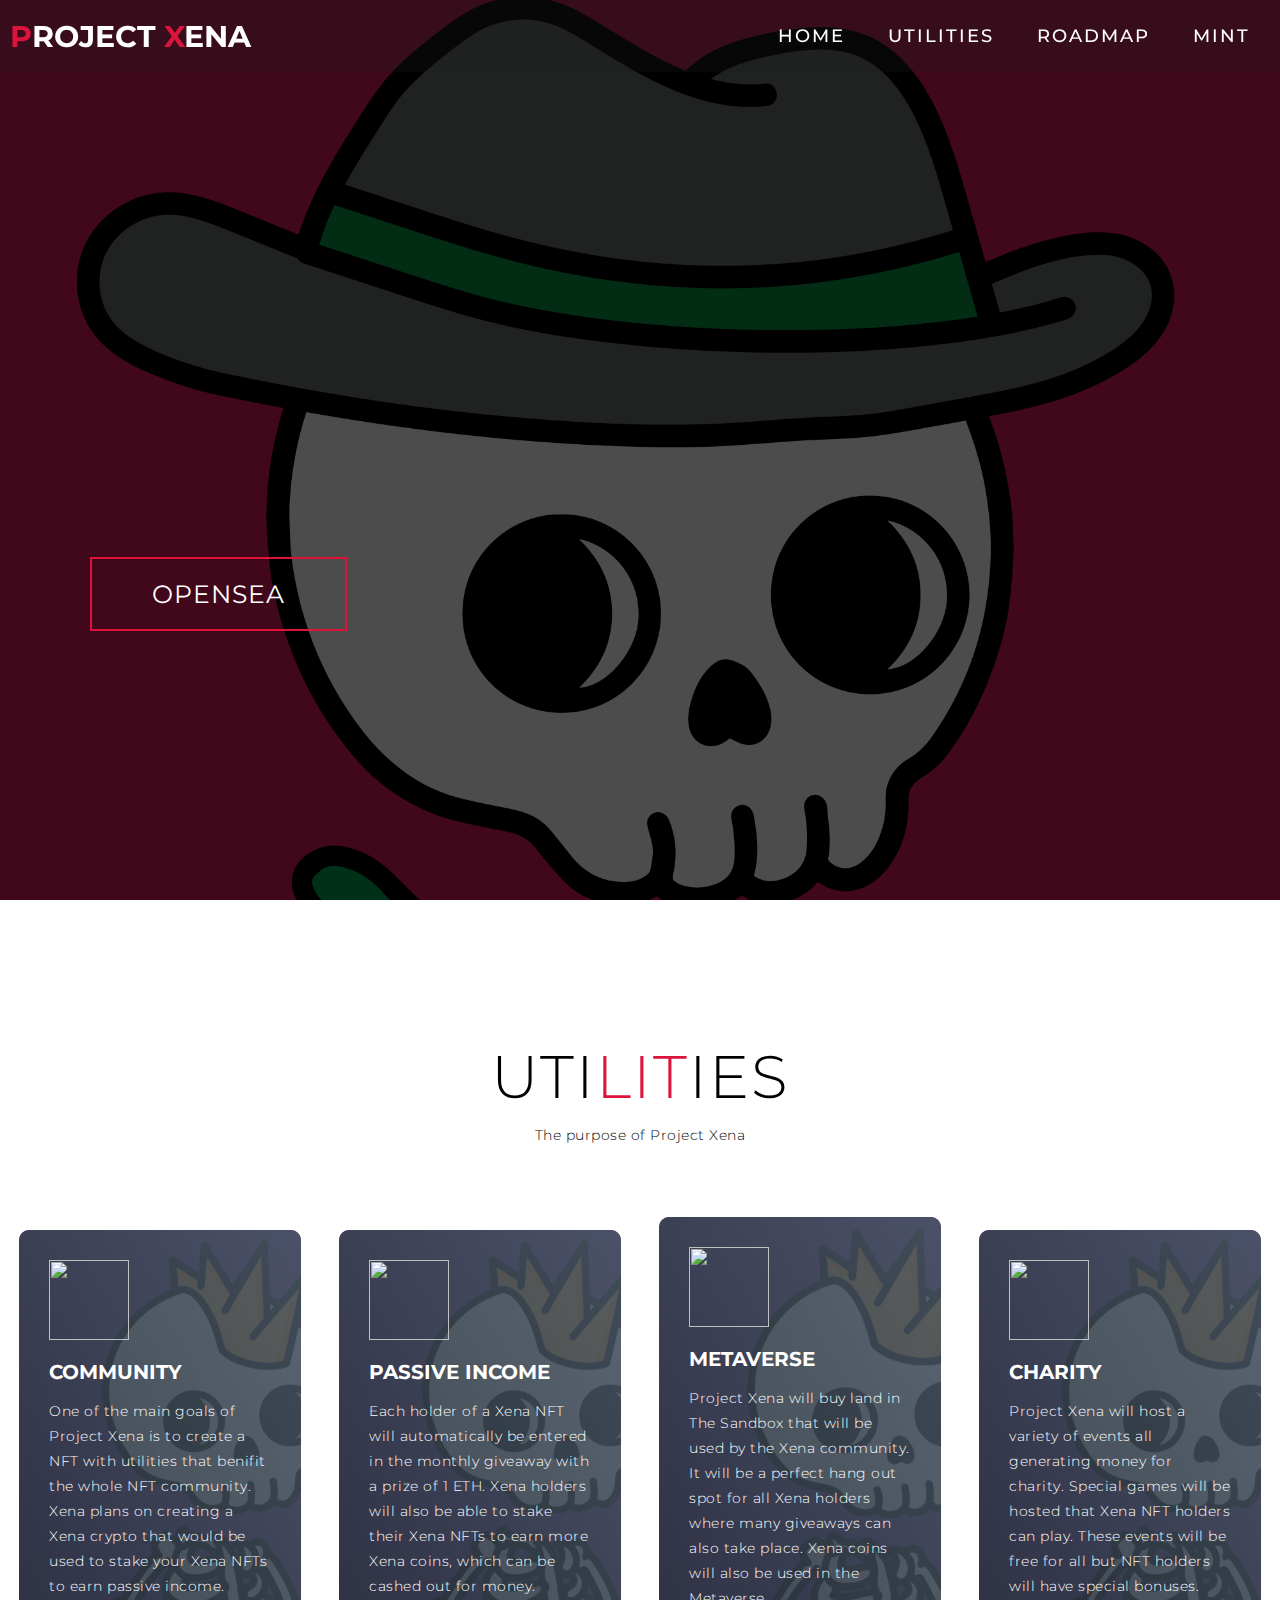
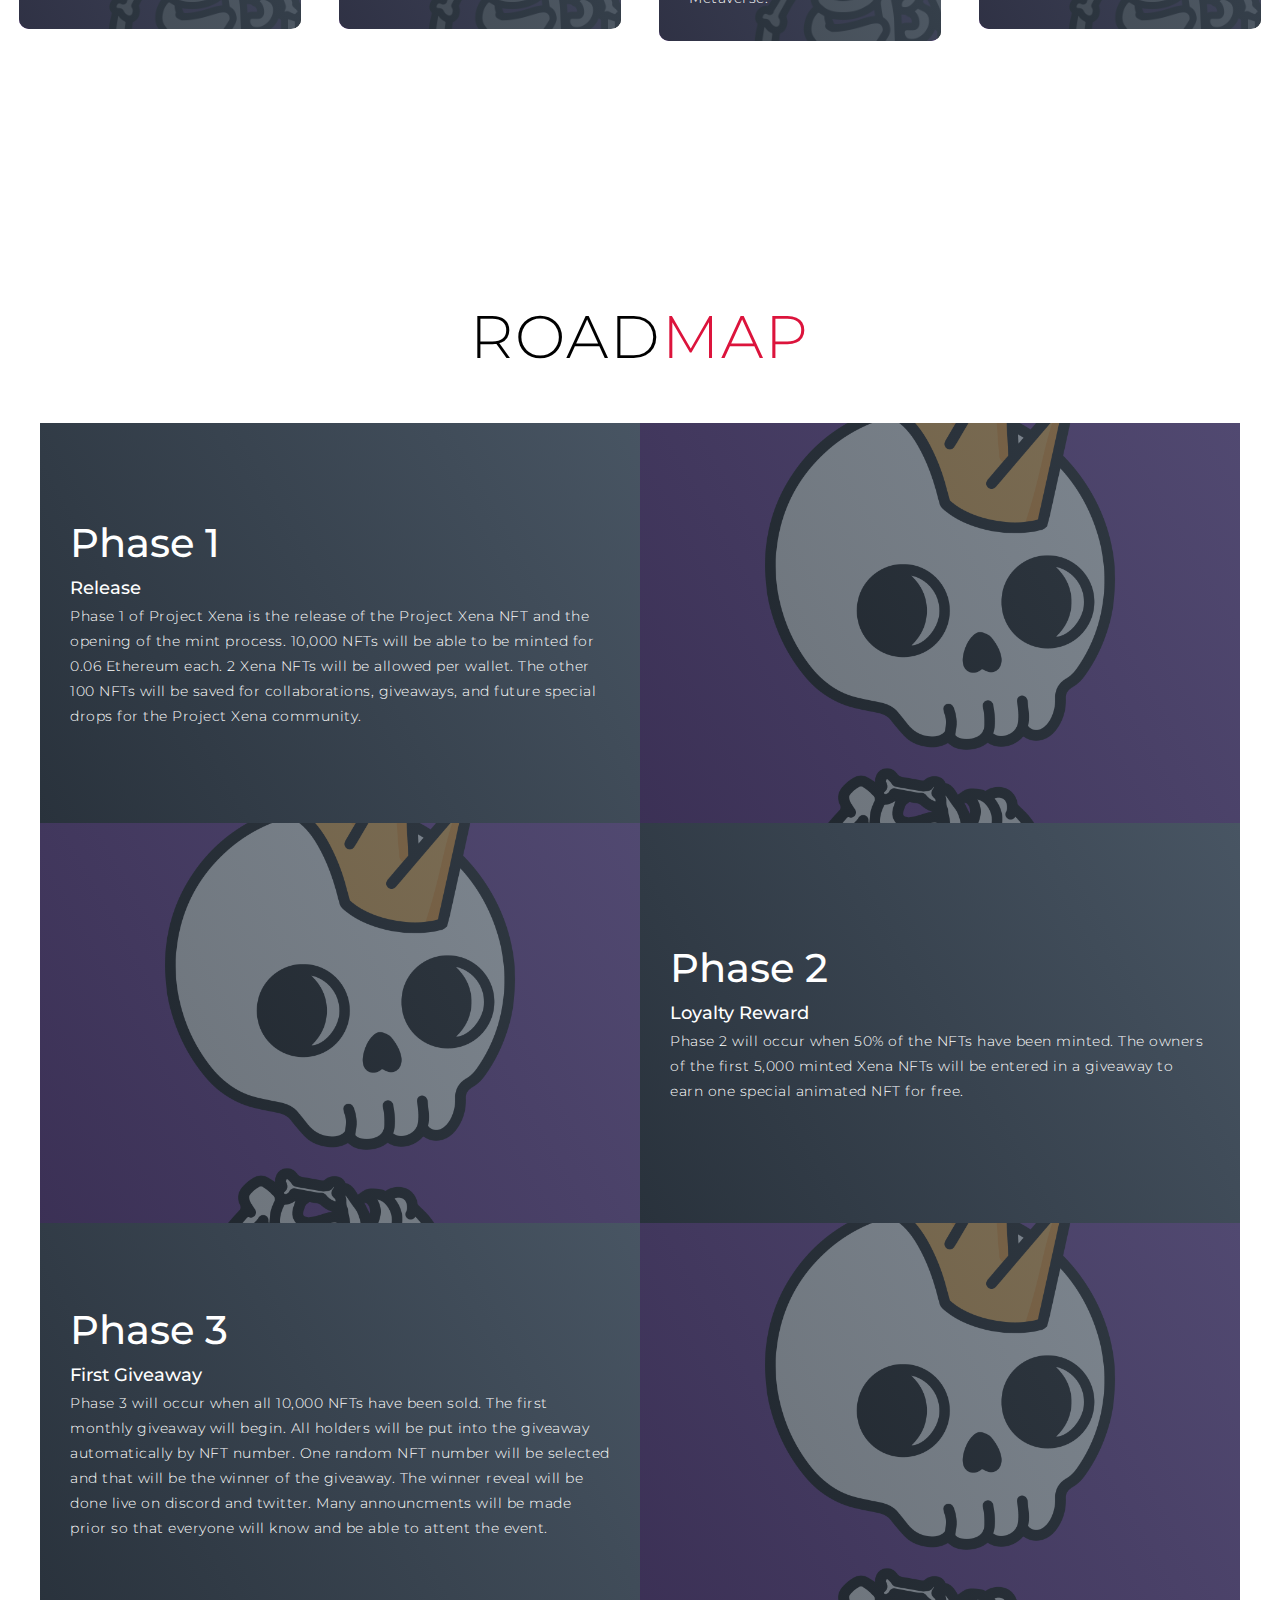
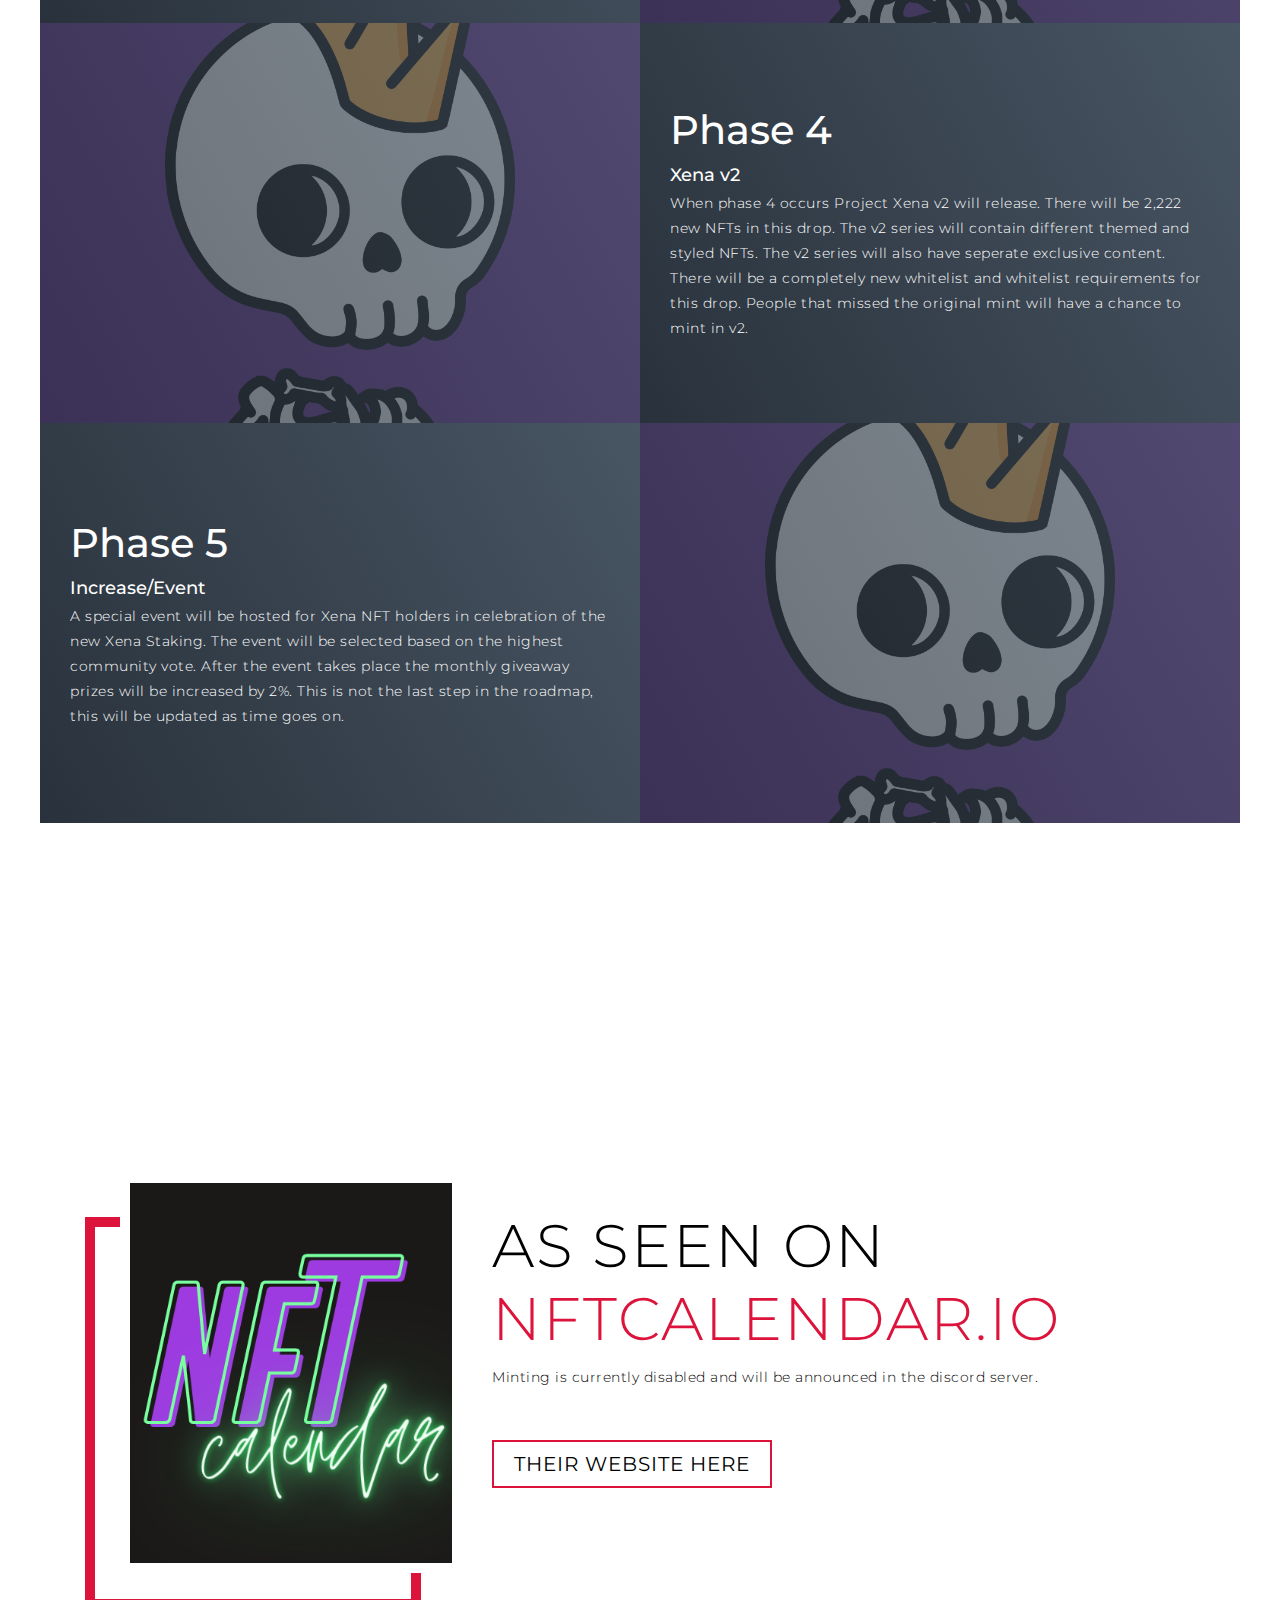
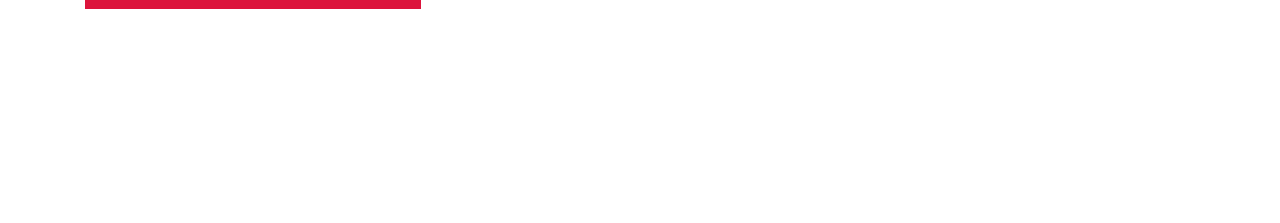
==== commit fb7a02c8: "nftcalendar" ====
--- a/index.html
+++ b/index.html
@@ -170,14 +170,14 @@
     <div class="about container">
       <div class="col-left">
         <div class="about-img">
-          <img src="./img/img-3.png" alt="img">
+          <img src="./img/img-nft.png" alt="img">
         </div>
       </div>
       <div class="col-right">
-        <h1 class="section-title">How to <span>Mint</span></h1>
+        <h1 class="section-title">As seen on <span>NFTCalendar.io</span></h1>
         <h2></h2>
-        <p>Minting is currently disabled until further notice. Sorry for the inconvenience!</p>
-        <a href="#top" class="cta">Mint Here</a>
+        <p>Minting is currently disabled and will be announced in the discord server.</p>
+        <a href="https://nftcalendar.io/" class="cta">Their website here</a>
       </div>
     </div>
   </section>
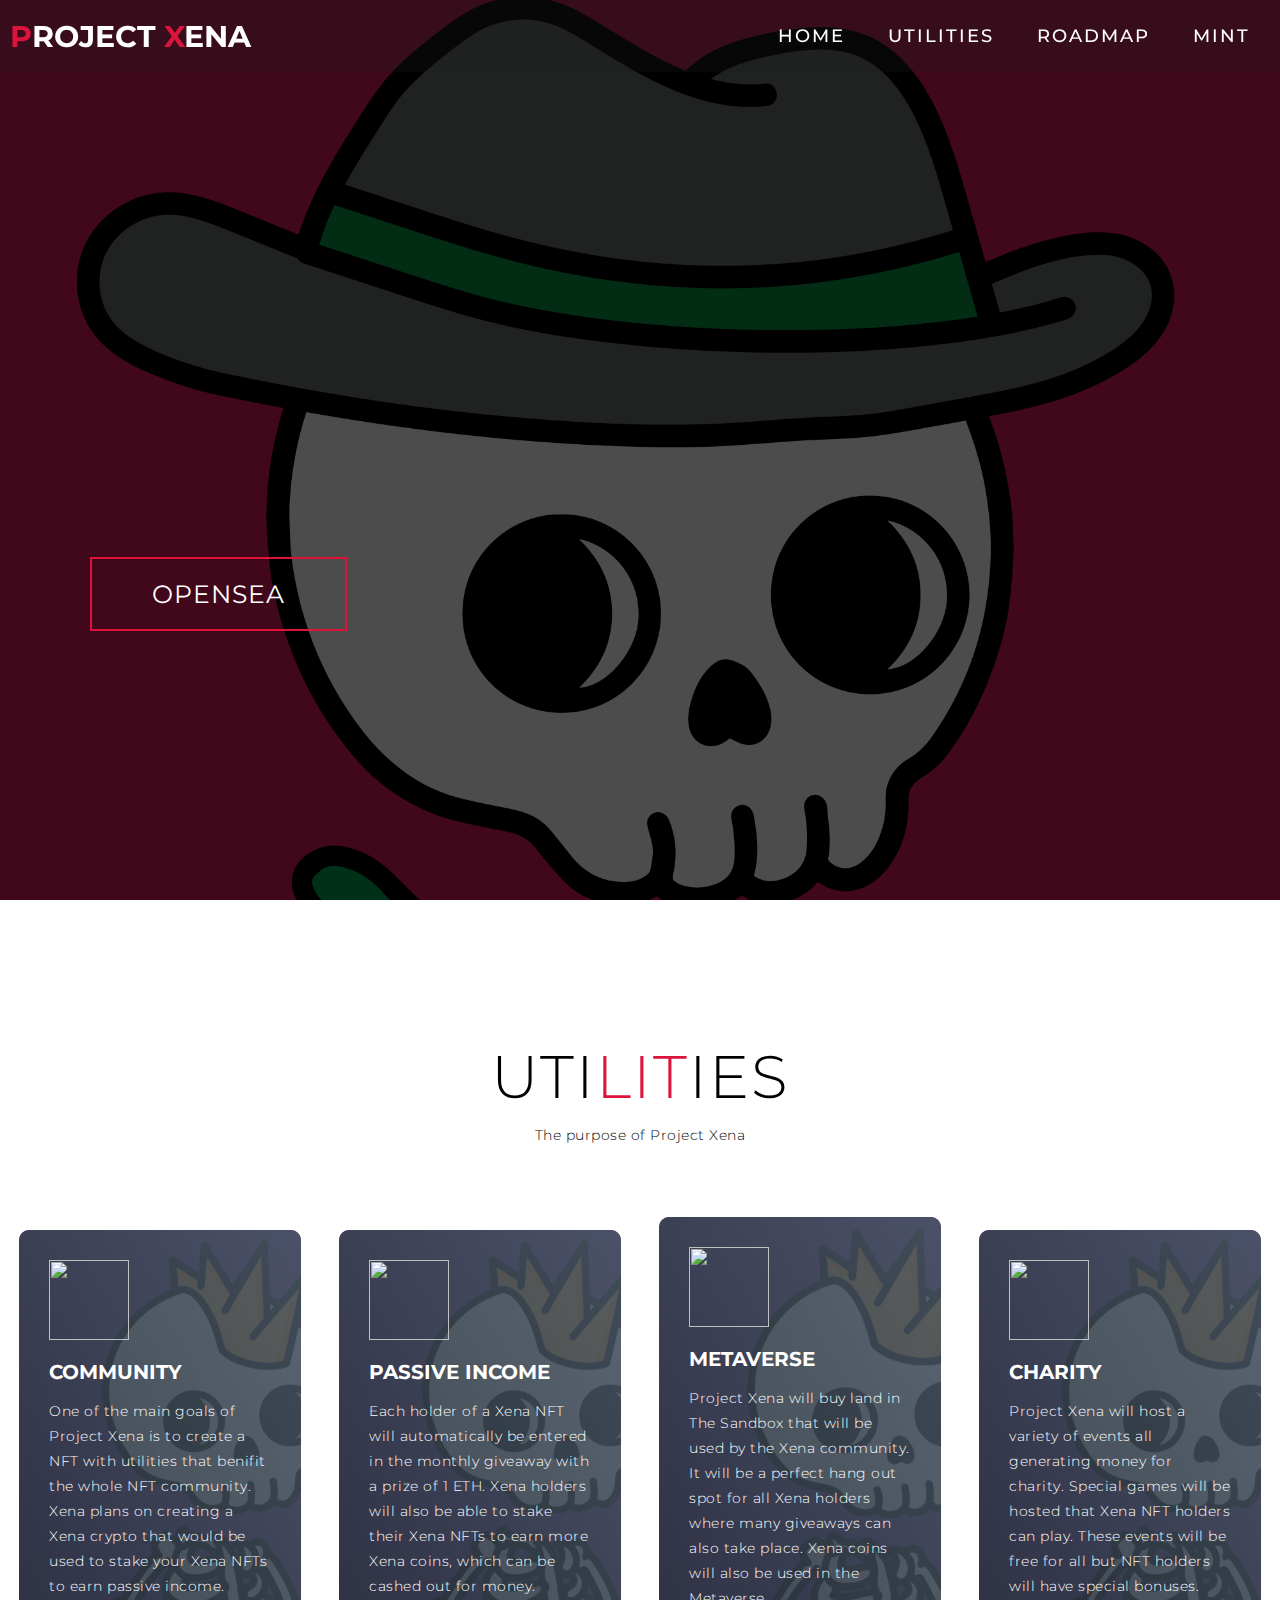
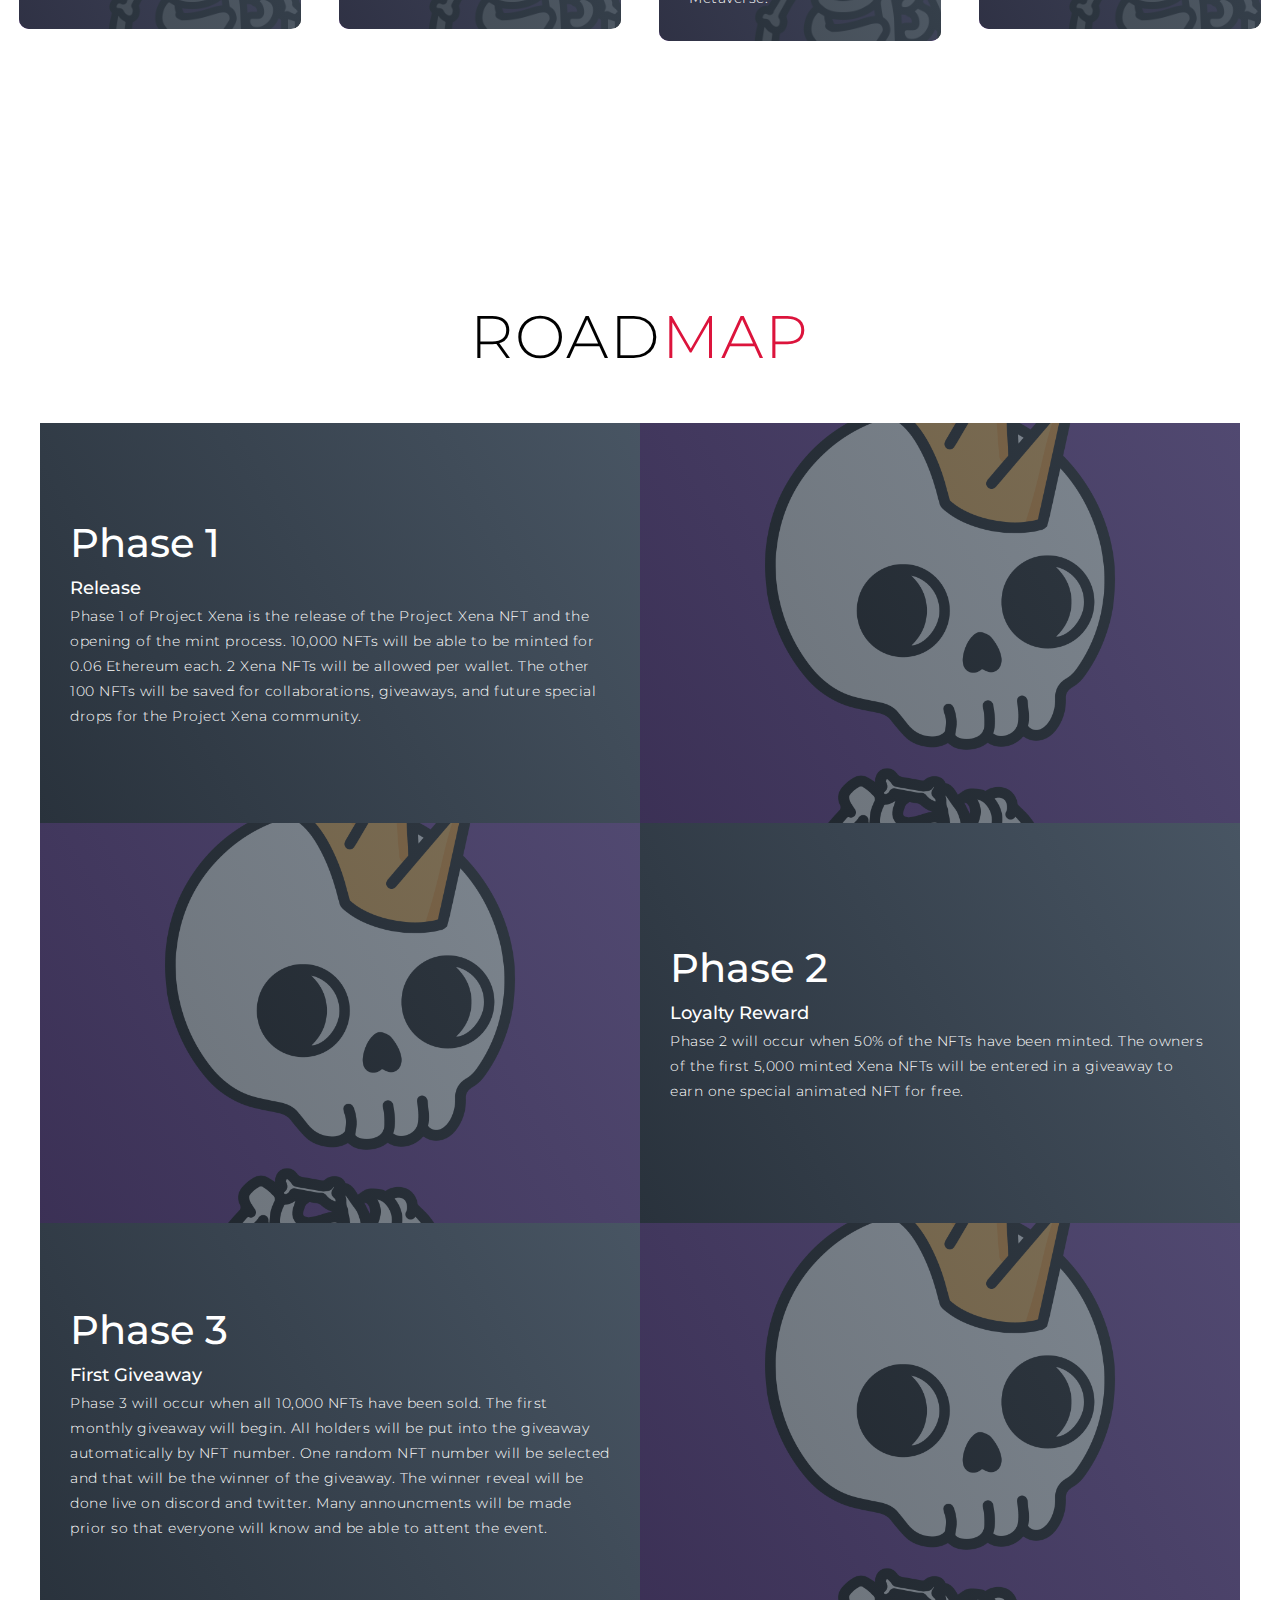
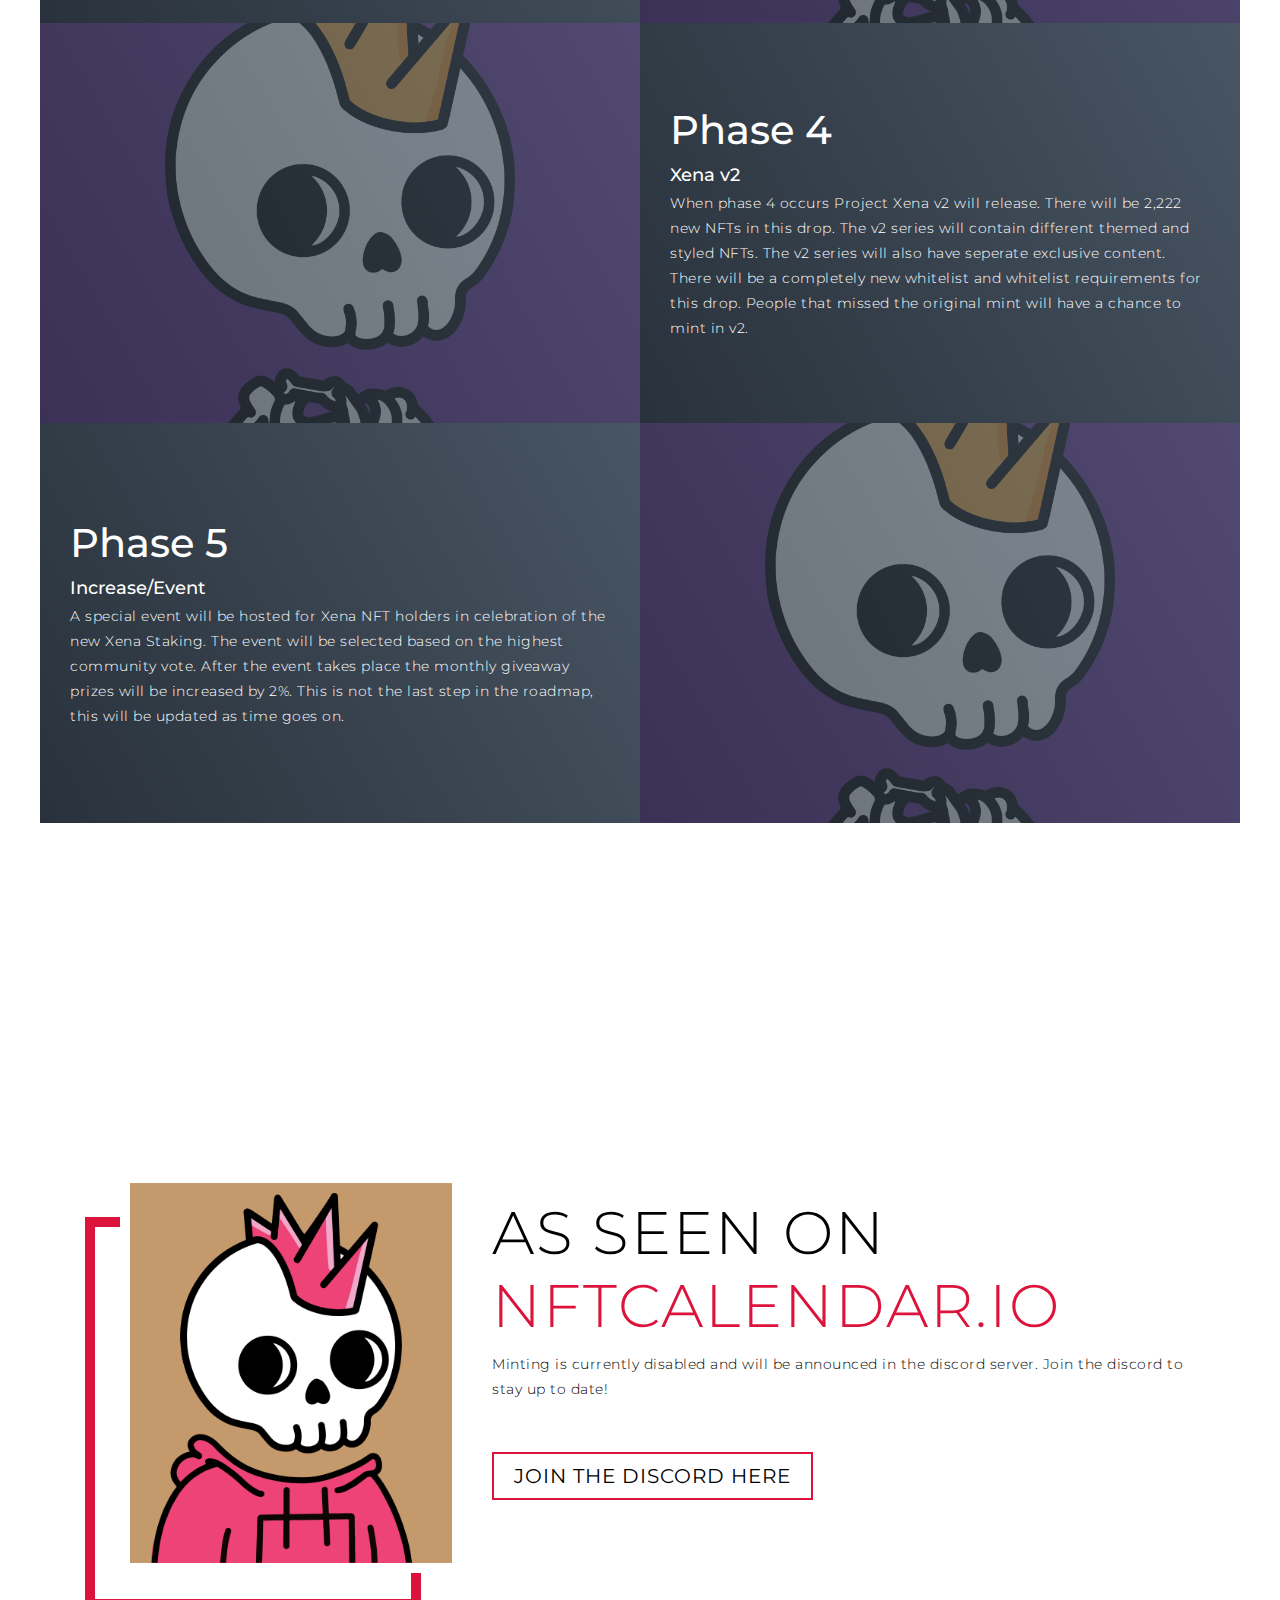
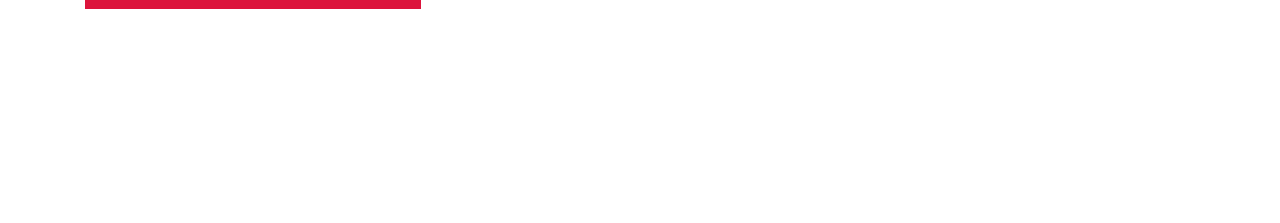
==== commit a4db4ac0: "yifg" ====
--- a/index.html
+++ b/index.html
@@ -170,14 +170,16 @@
     <div class="about container">
       <div class="col-left">
         <div class="about-img">
-          <img src="./img/img-nft.png" alt="img">
+          <img src="./img/img-3.png" alt="img">
         </div>
       </div>
       <div class="col-right">
         <h1 class="section-title">As seen on <span>NFTCalendar.io</span></h1>
         <h2></h2>
-        <p>Minting is currently disabled and will be announced in the discord server.</p>
-        <a href="https://nftcalendar.io/" class="cta">Their website here</a>
+        <p>Minting is currently disabled and will be announced in the discord server. Join the discord 
+          to stay up to date!
+        </p>
+        <a href="https://discord.gg/fnTyj6HBb6" class="cta">Join the discord here</a>
       </div>
     </div>
   </section>
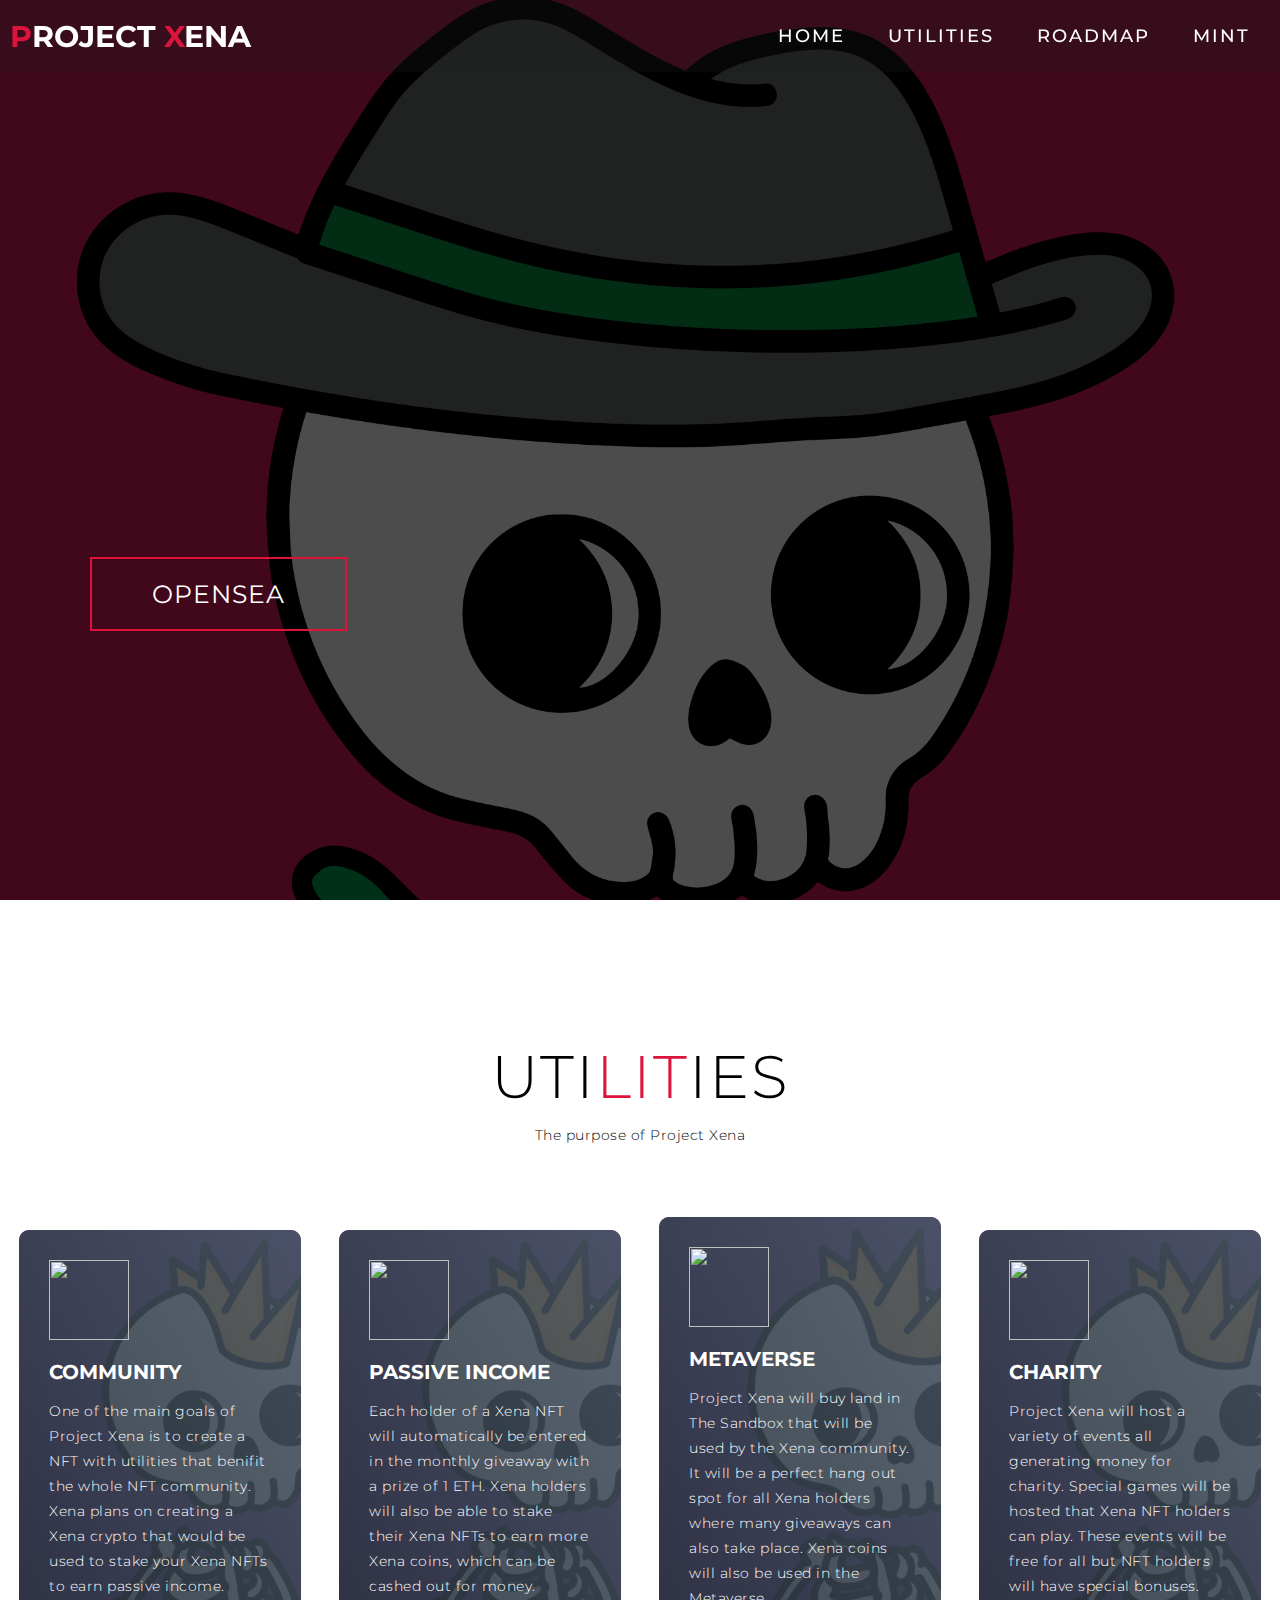
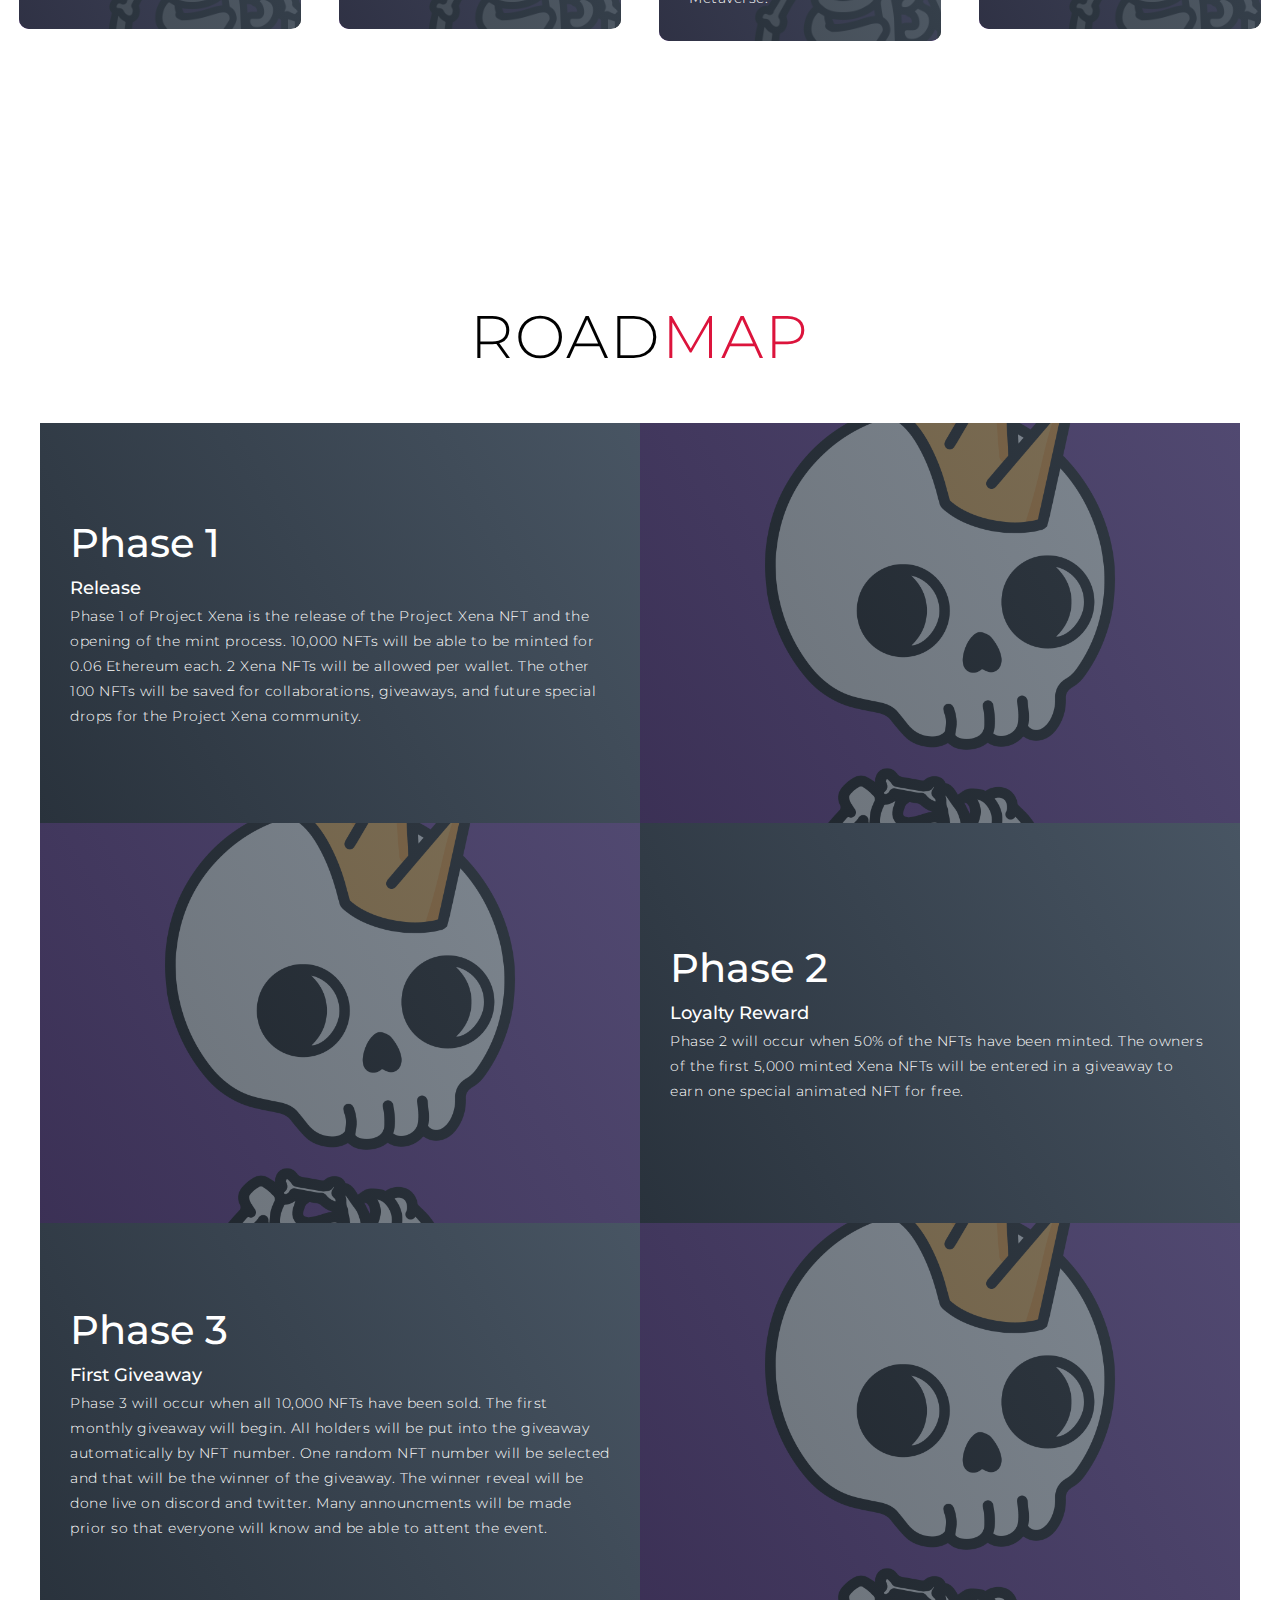
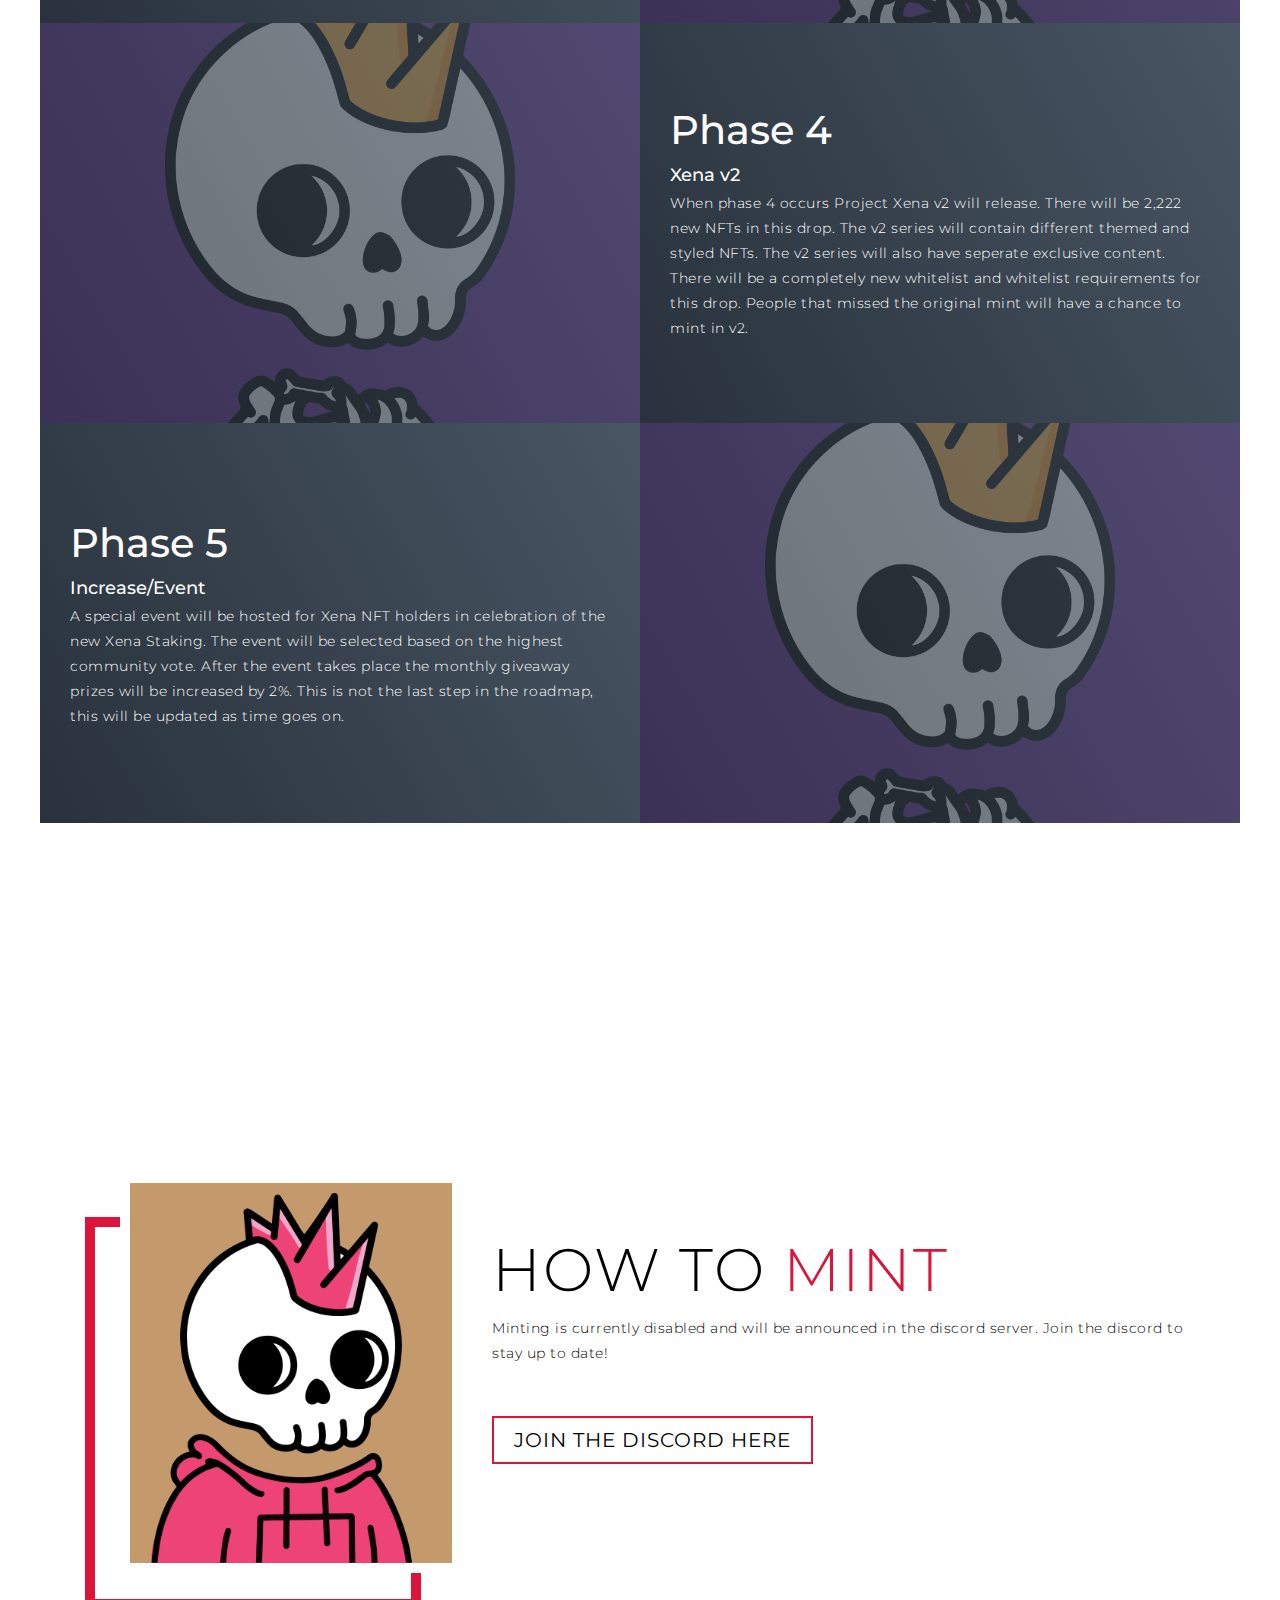
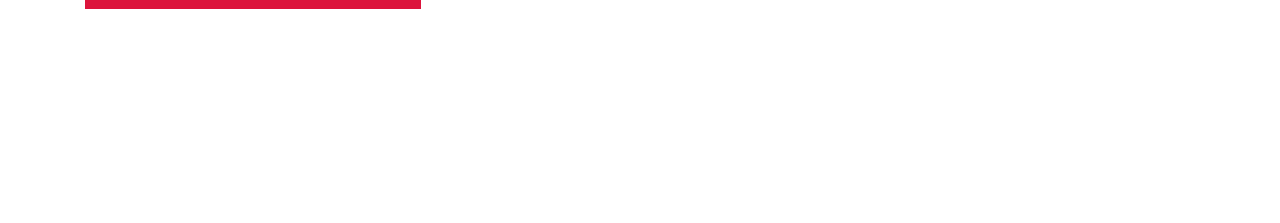
==== commit 541e435c: "how to mint update index" ====
--- a/index.html
+++ b/index.html
@@ -174,7 +174,7 @@
         </div>
       </div>
       <div class="col-right">
-        <h1 class="section-title">As seen on <span>NFTCalendar.io</span></h1>
+        <h1 class="section-title">How to <span>Mint</span></h1>
         <h2></h2>
         <p>Minting is currently disabled and will be announced in the discord server. Join the discord 
           to stay up to date!
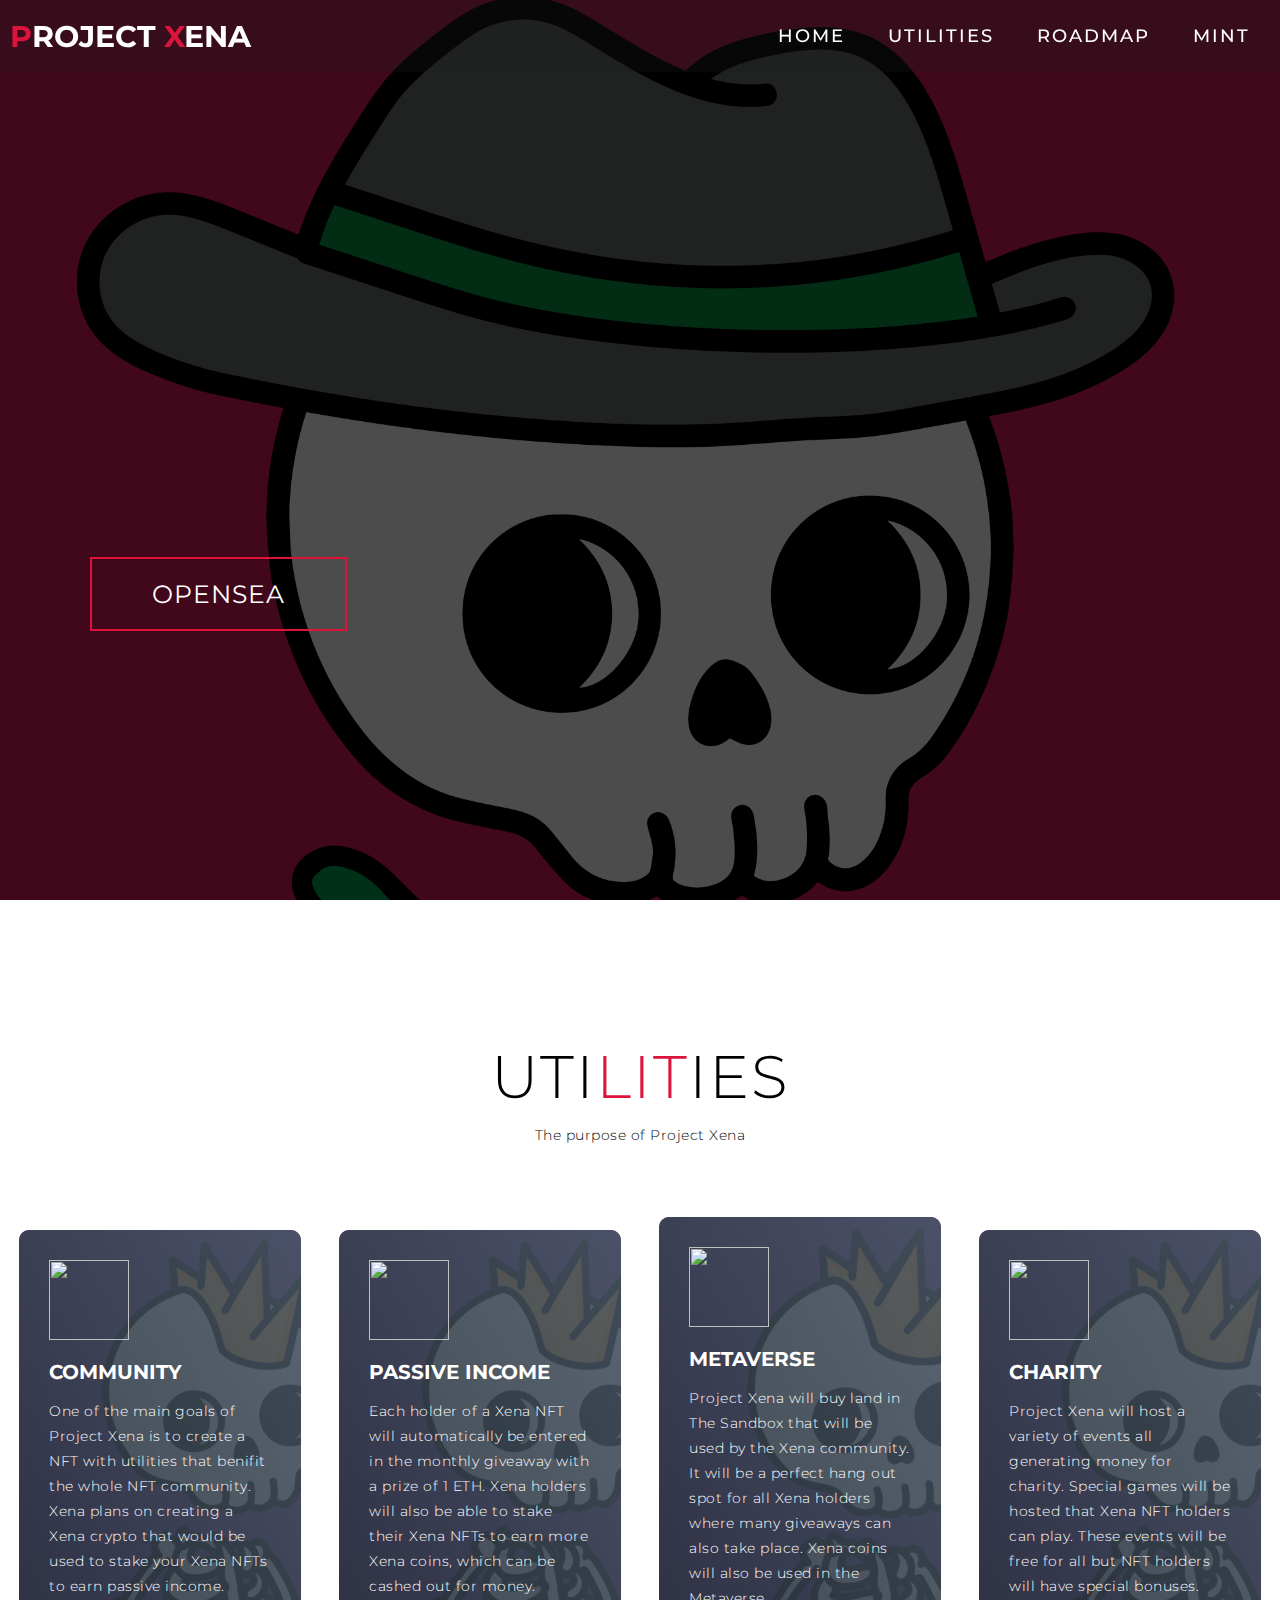
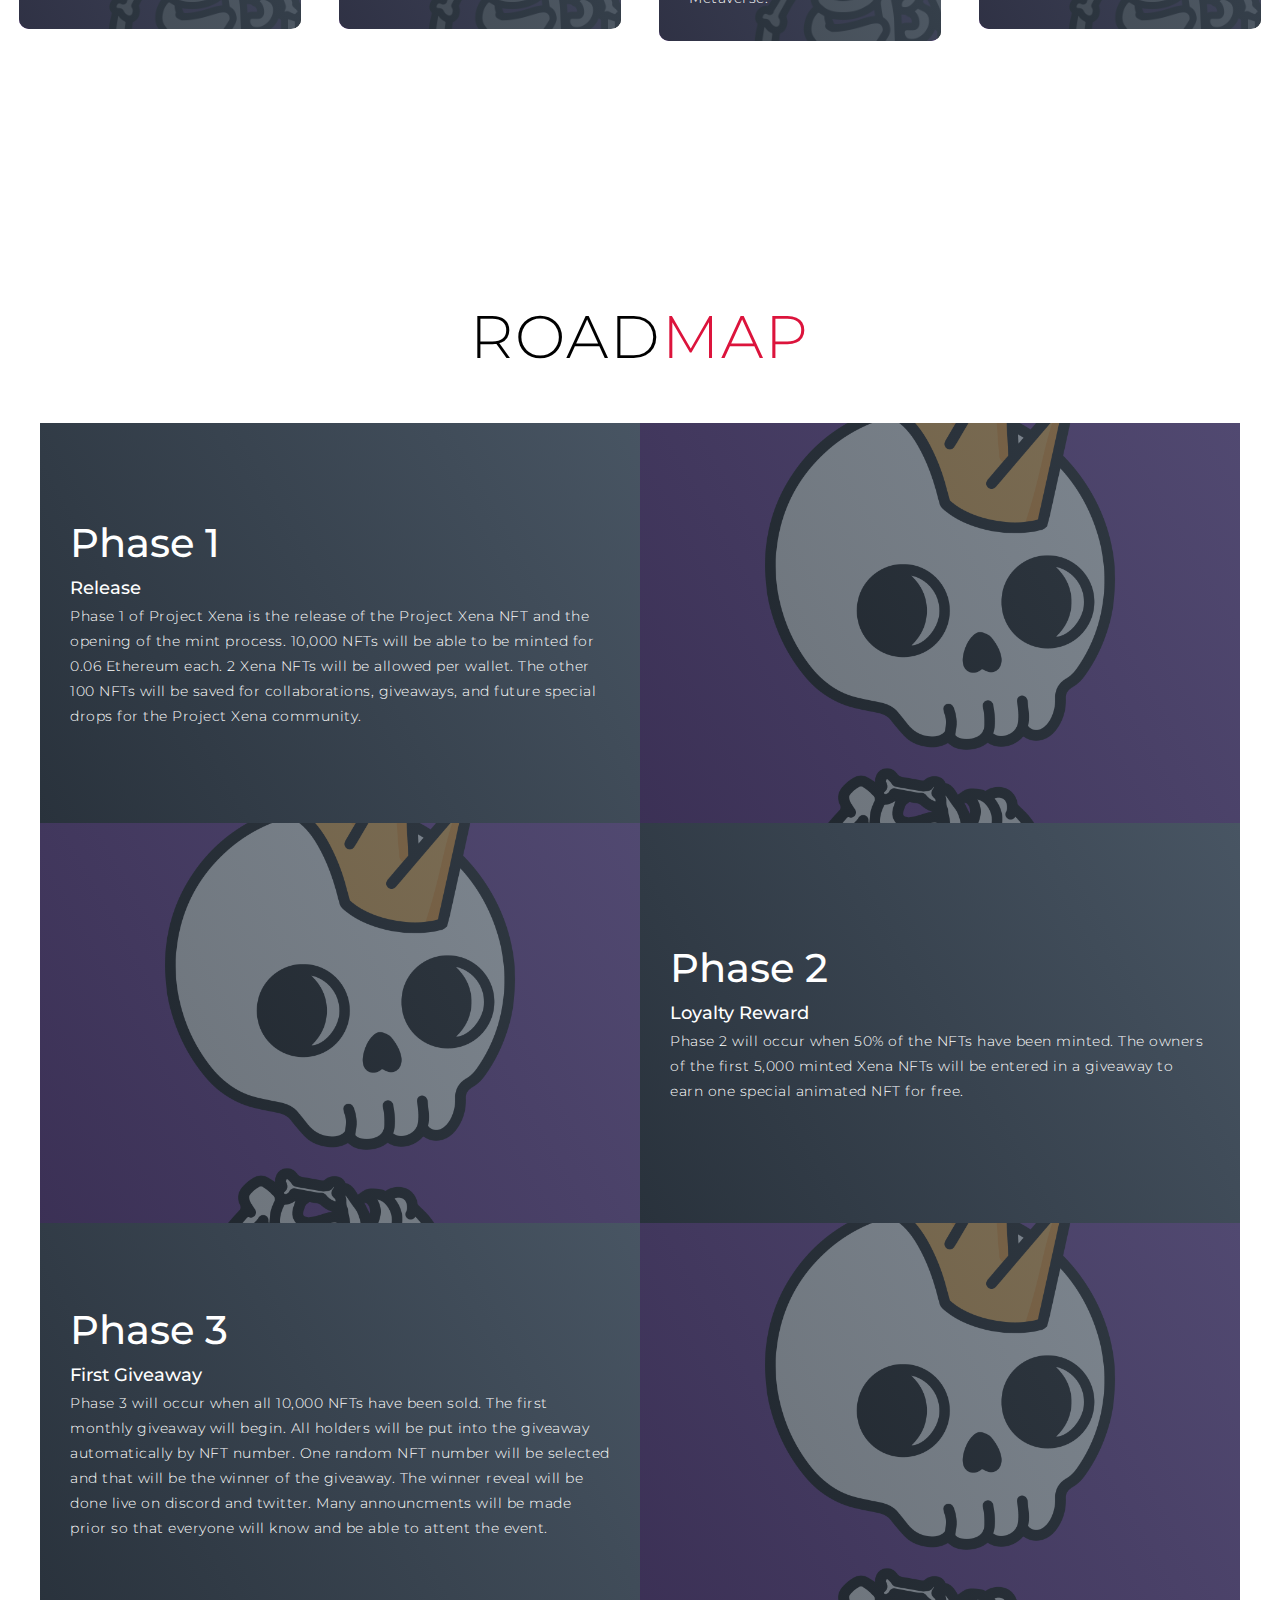
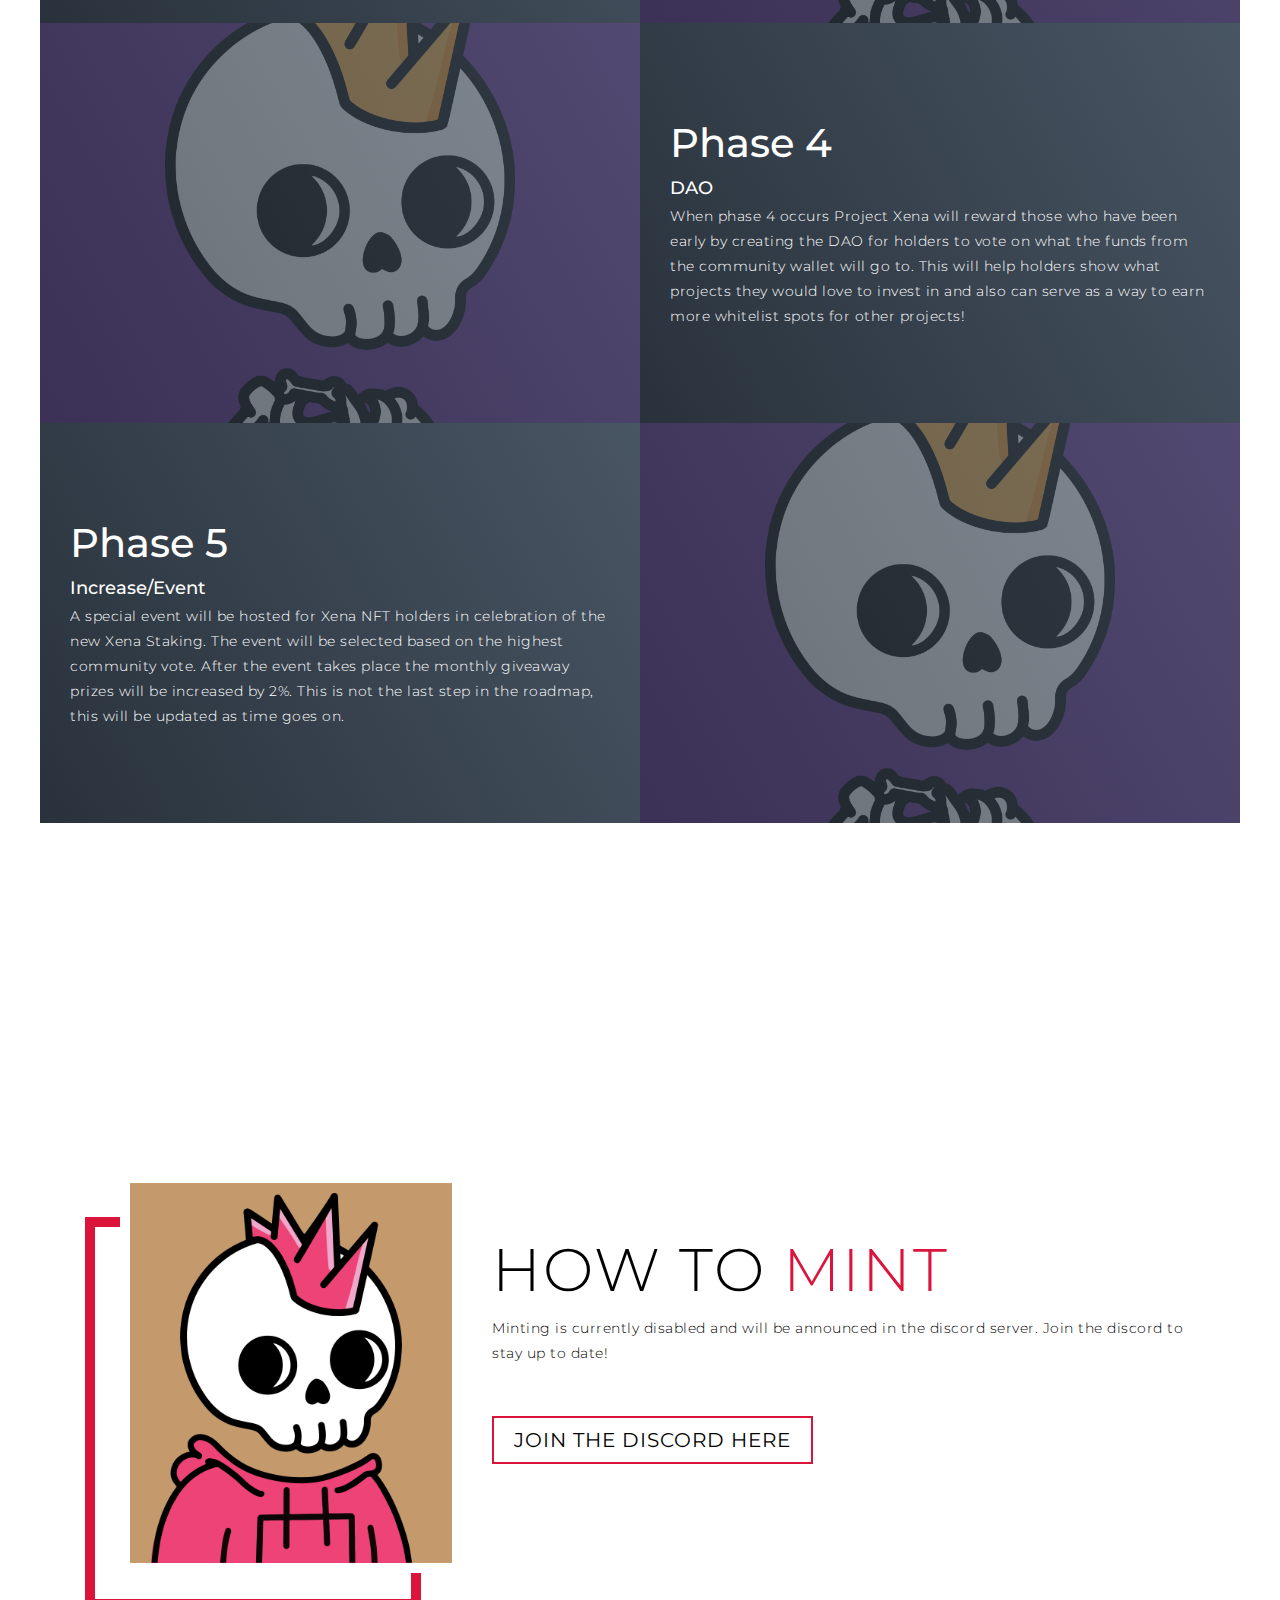
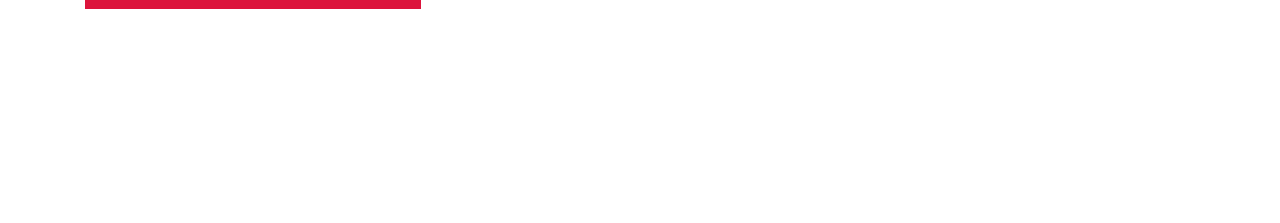
==== commit eb3c6109: "aaa" ====
--- a/index.html
+++ b/index.html
@@ -138,10 +138,10 @@
         <div class="project-item">
           <div class="project-info">
             <h1>Phase 4</h1>
-            <h2>Xena v2</h2>
-            <p>When phase 4 occurs Project Xena v2 will release. There will be 2,222 new NFTs in this drop. The v2 series will contain different themed
-              and styled NFTs. The v2 series will also have seperate exclusive content. There will be a completely new whitelist
-            and whitelist requirements for this drop. People that missed the original mint will have a chance to mint in v2. </p>
+            <h2>DAO</h2>
+            <p>When phase 4 occurs Project Xena will reward those who have been early by creating the DAO for holders
+              to vote on what the funds from the community wallet will go to. This will help holders show what projects
+            they would love to invest in and also can serve as a way to earn more whitelist spots for other projects! </p>
           </div>
           <div class="project-img">
             <img src="./img/img-1.png" alt="img">
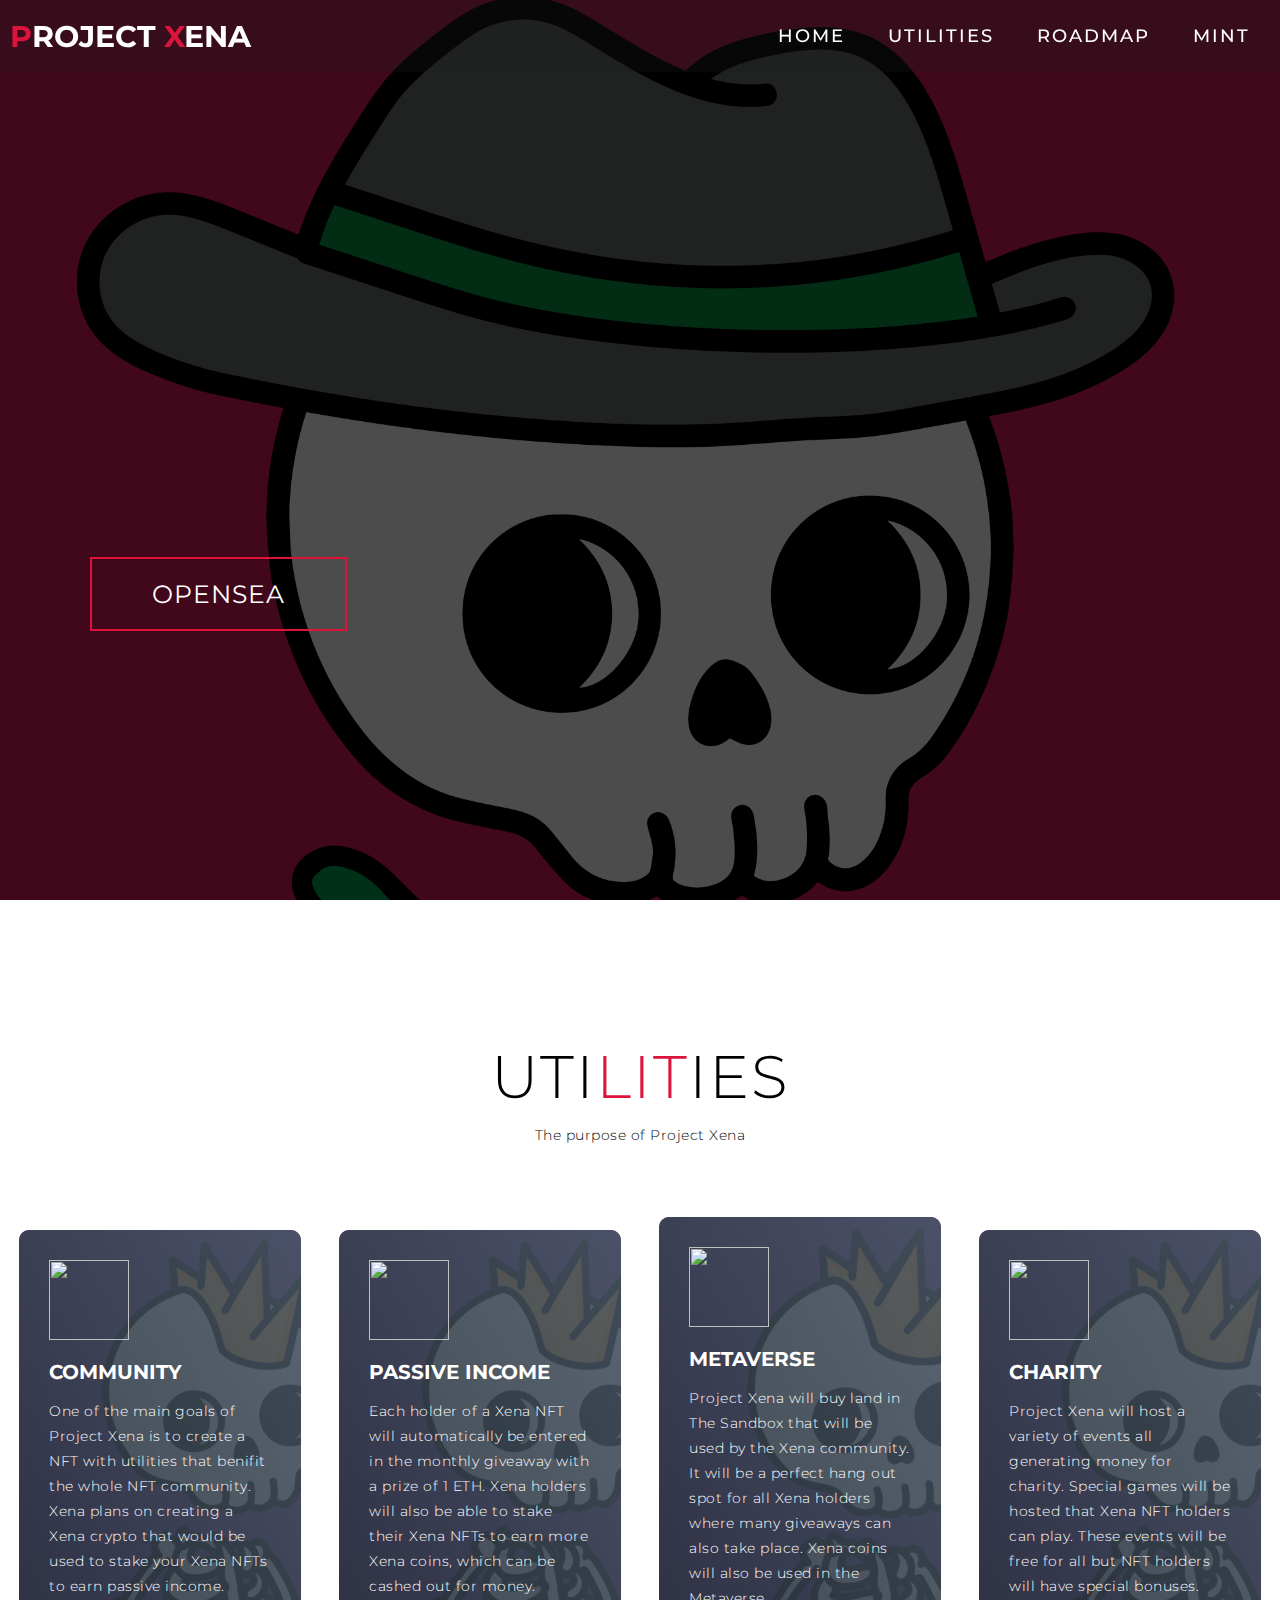
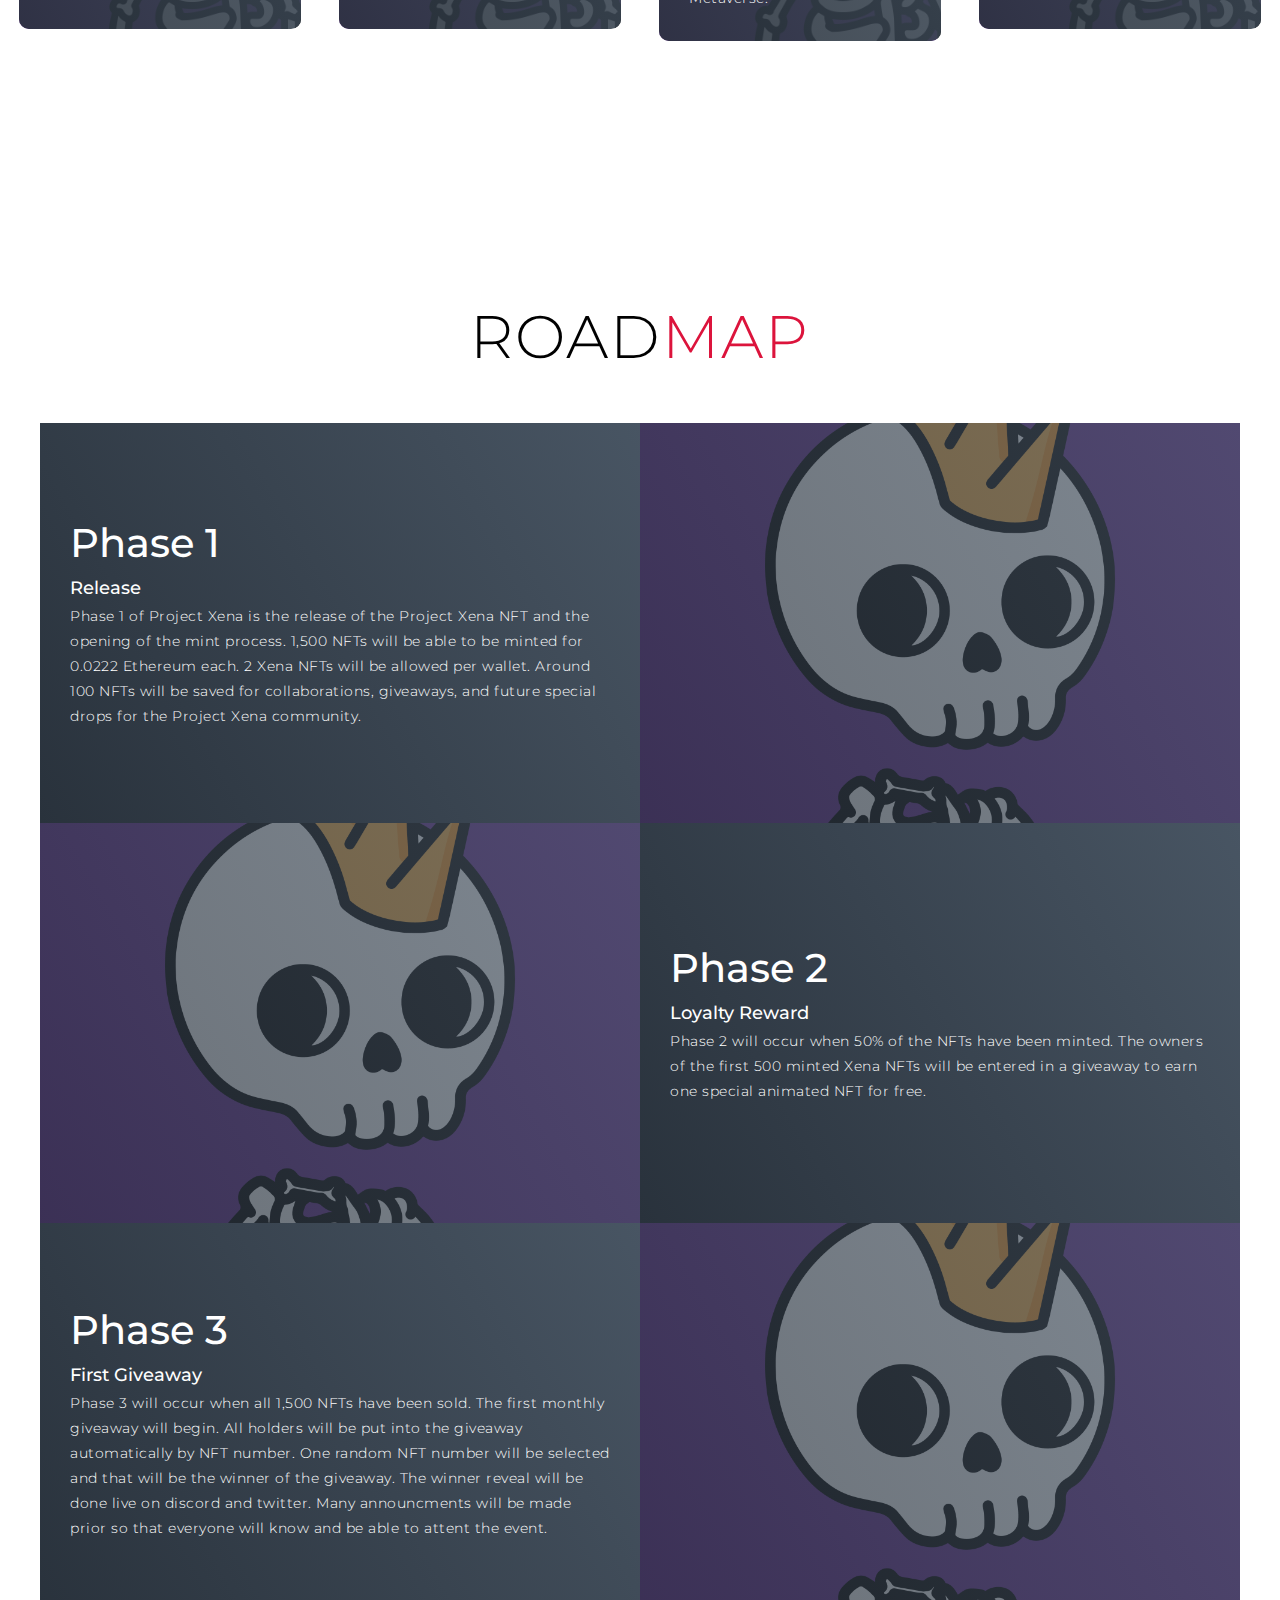
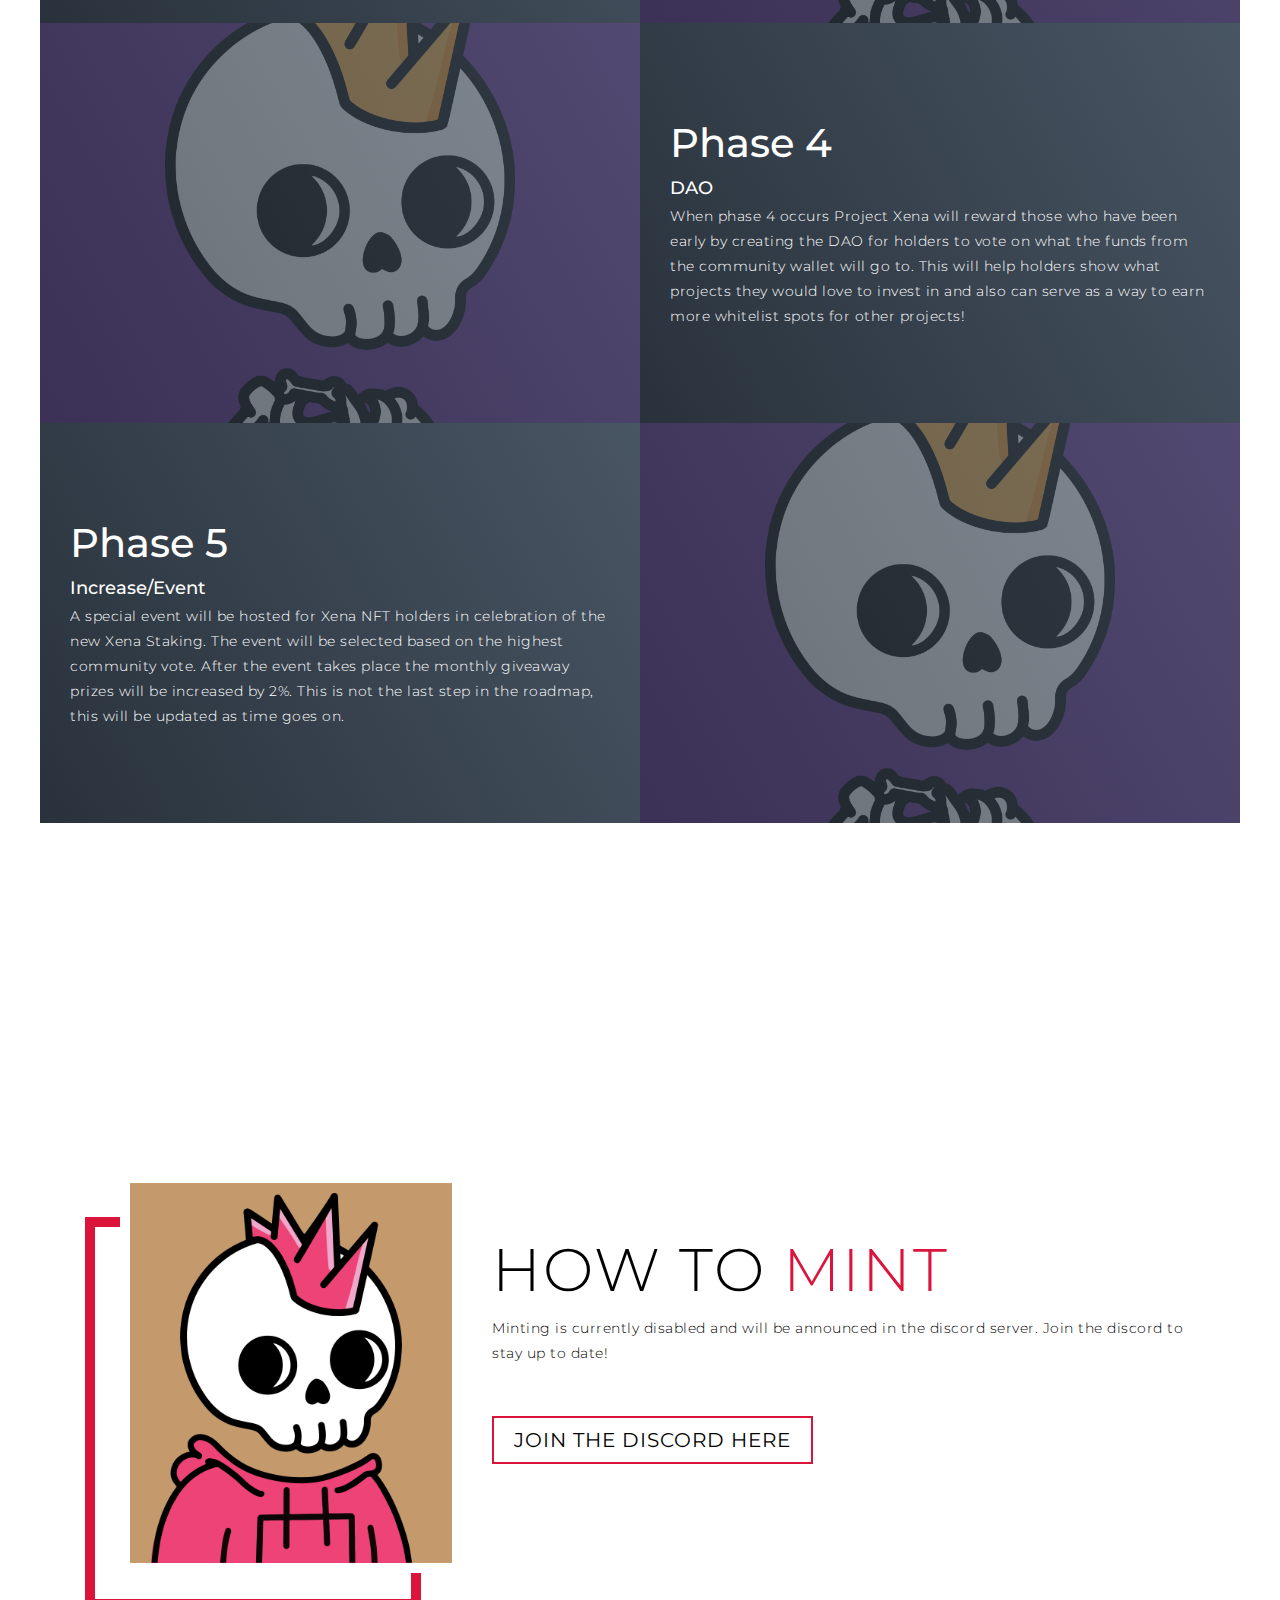
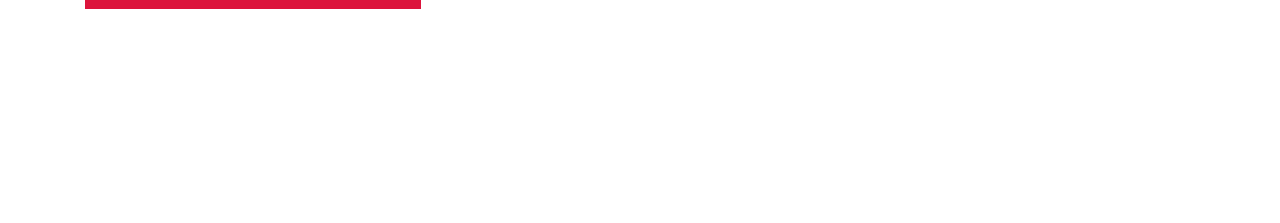
==== commit 085b624e: "price update" ====
--- a/index.html
+++ b/index.html
@@ -102,7 +102,7 @@
             <h1>Phase 1</h1>
             <h2>Release</h2>
             <p>Phase 1 of Project Xena is the release of the Project Xena NFT and the opening of the mint process.
-              10,000 NFTs will be able to be minted for 0.06 Ethereum each. 2 Xena NFTs will be allowed per wallet. The other 
+              1,500 NFTs will be able to be minted for 0.0222 Ethereum each. 2 Xena NFTs will be allowed per wallet. Around
                100 NFTs
               will be saved for collaborations, giveaways, and future special drops for the Project Xena community.
             </p>
@@ -115,7 +115,7 @@
           <div class="project-info">
             <h1>Phase 2</h1>
             <h2>Loyalty Reward</h2>
-            <p>Phase 2 will occur when 50% of the NFTs have been minted. The owners of the first 5,000 minted Xena NFTs will be entered in a giveaway to
+            <p>Phase 2 will occur when 50% of the NFTs have been minted. The owners of the first 500 minted Xena NFTs will be entered in a giveaway to
               earn one special animated NFT for free.
             </p>
           </div>
@@ -127,7 +127,7 @@
           <div class="project-info">
             <h1>Phase 3</h1>
             <h2>First Giveaway</h2>
-            <p>Phase 3 will occur when all 10,000 NFTs have been sold. The first monthly giveaway will begin. All holders will be put into the giveaway
+            <p>Phase 3 will occur when all 1,500 NFTs have been sold. The first monthly giveaway will begin. All holders will be put into the giveaway
               automatically by NFT number. One random NFT number will be selected and that will be the winner of the giveaway. The winner reveal will be
             done live on discord and twitter. Many announcments will be made prior so that everyone will know and be able to attent the event.</p>
           </div>
